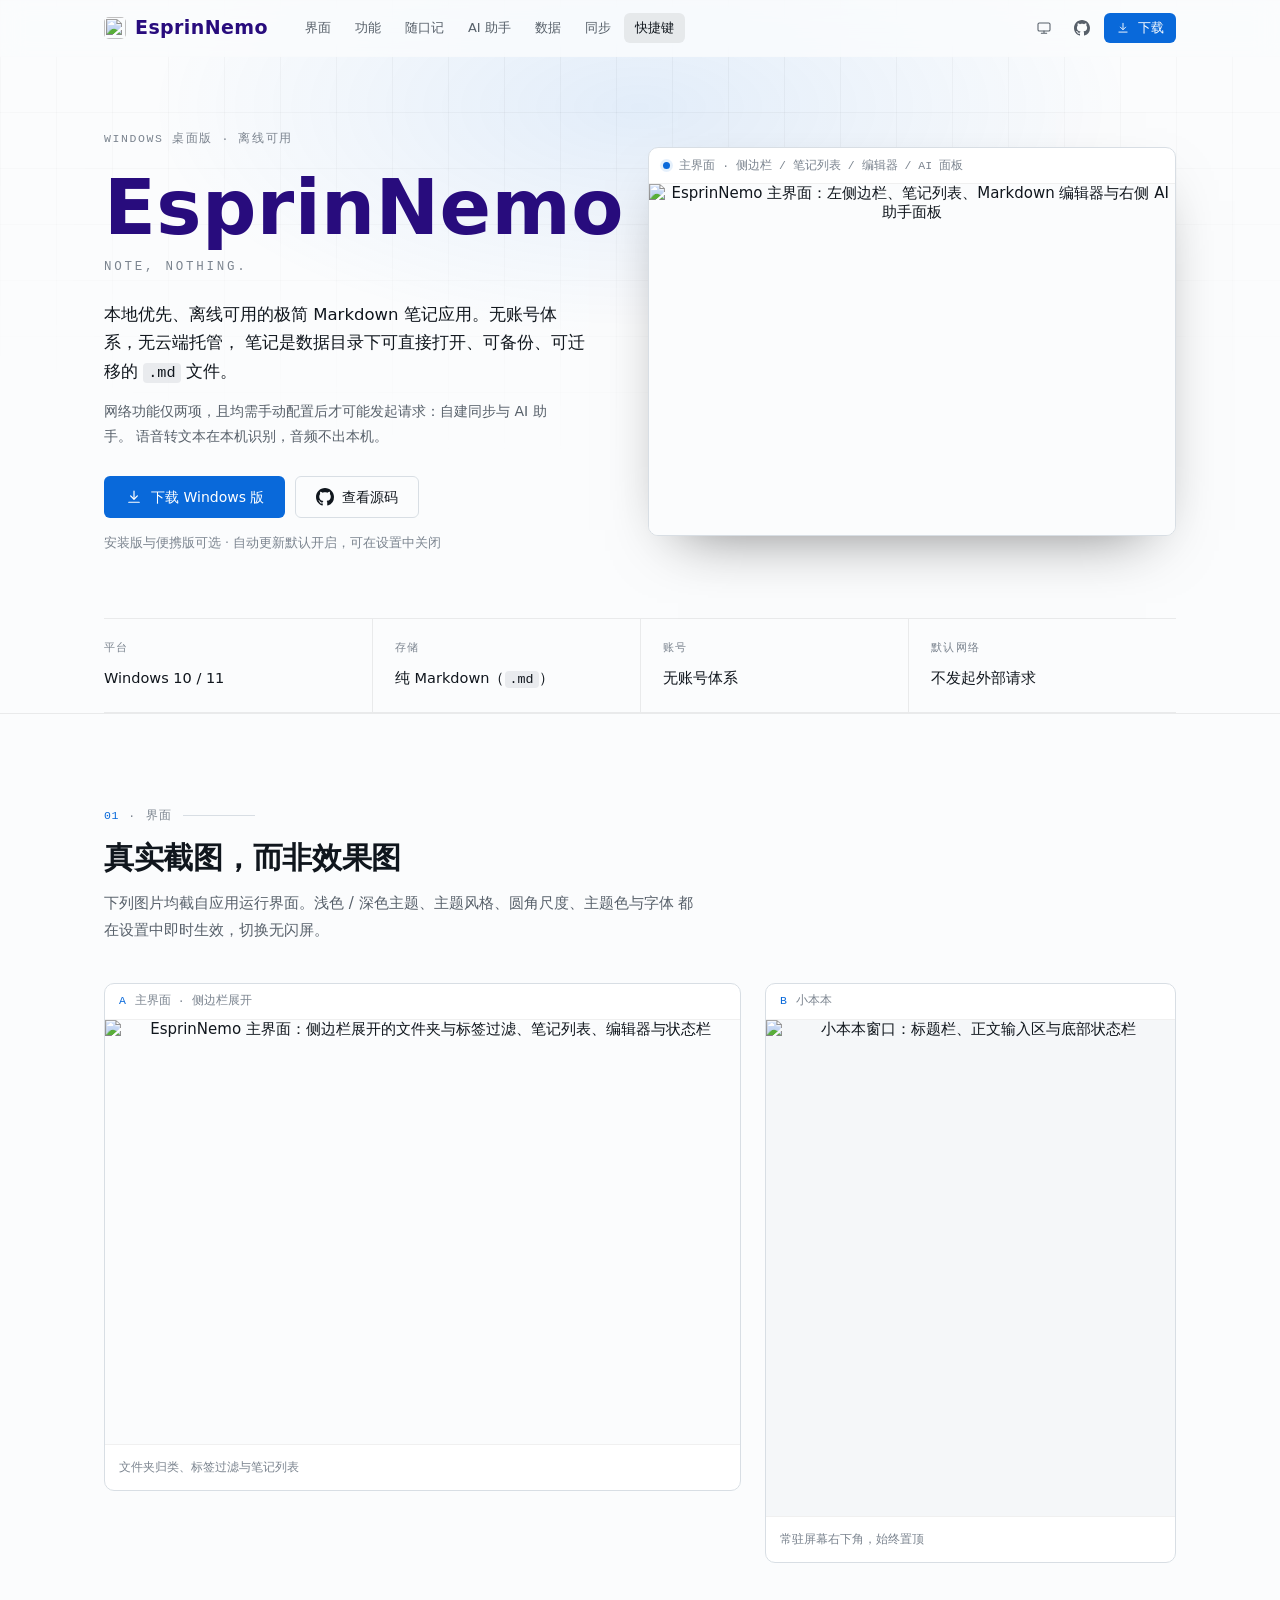
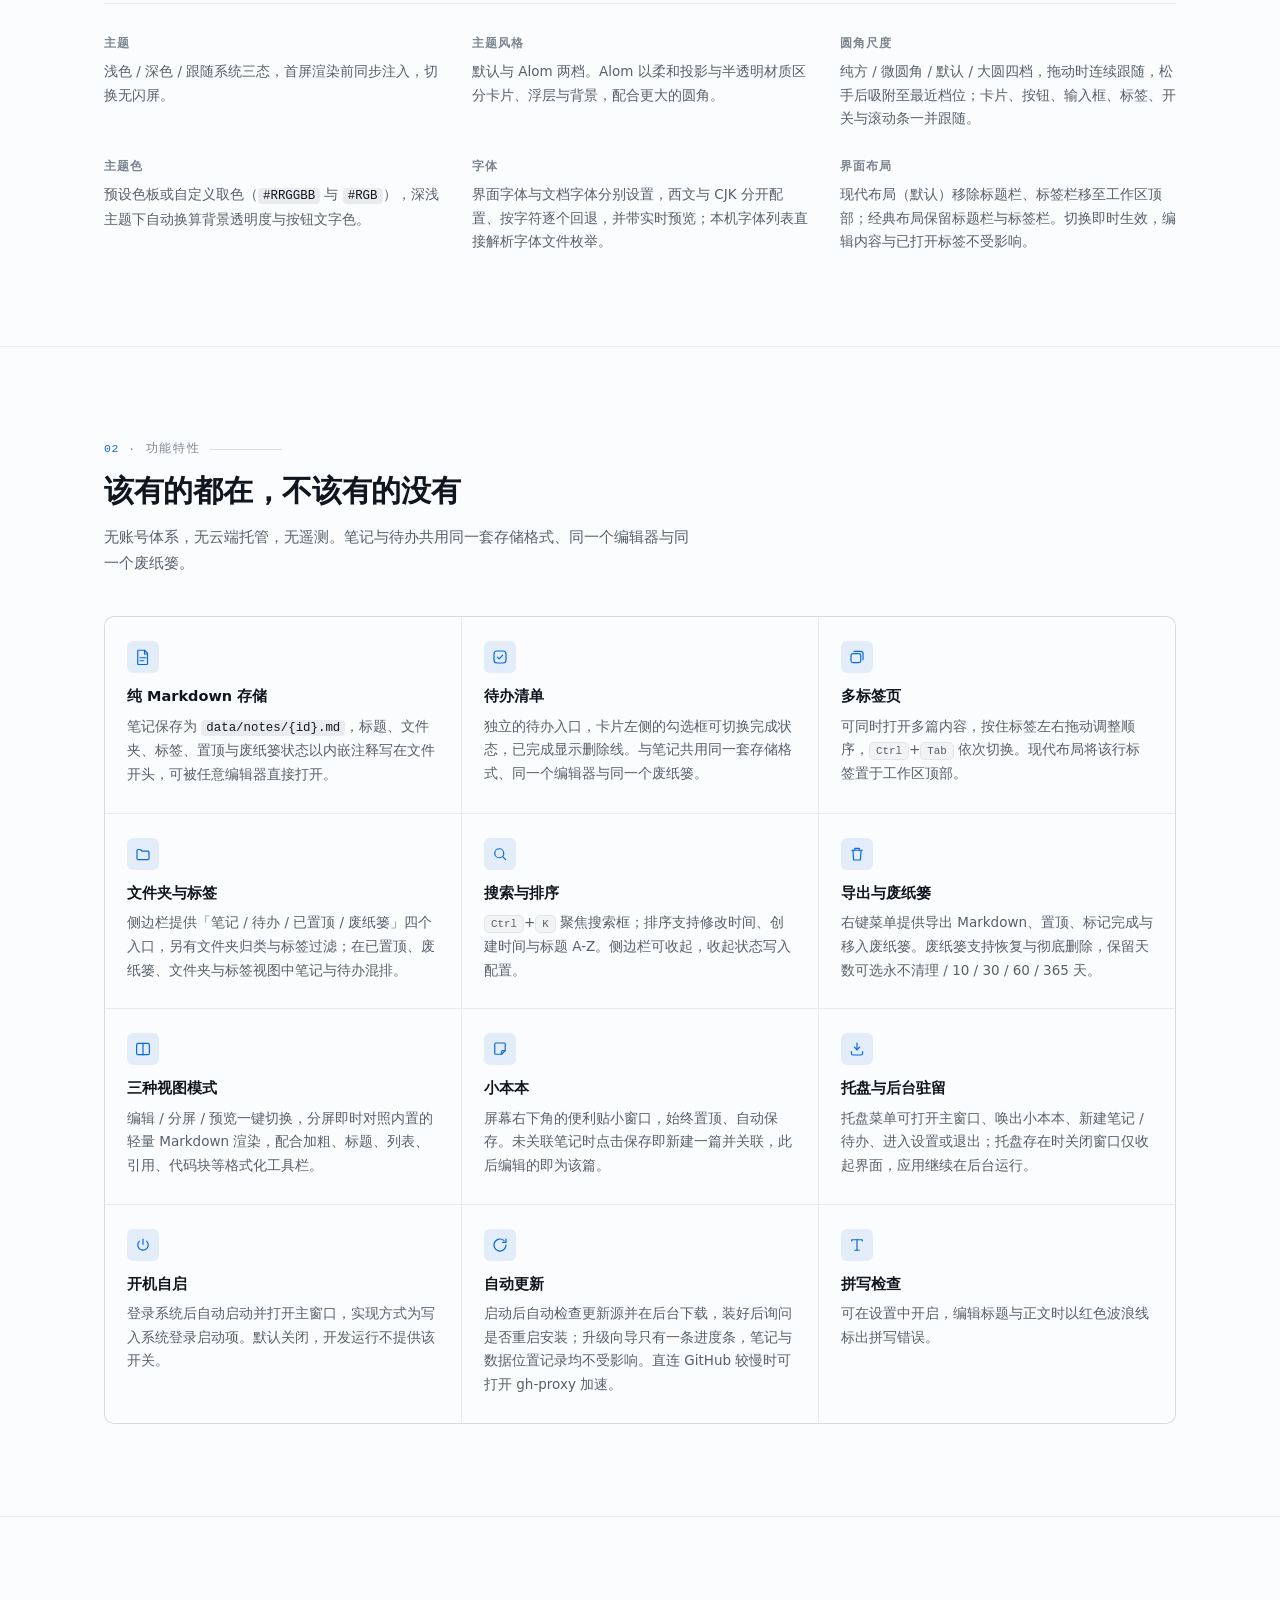
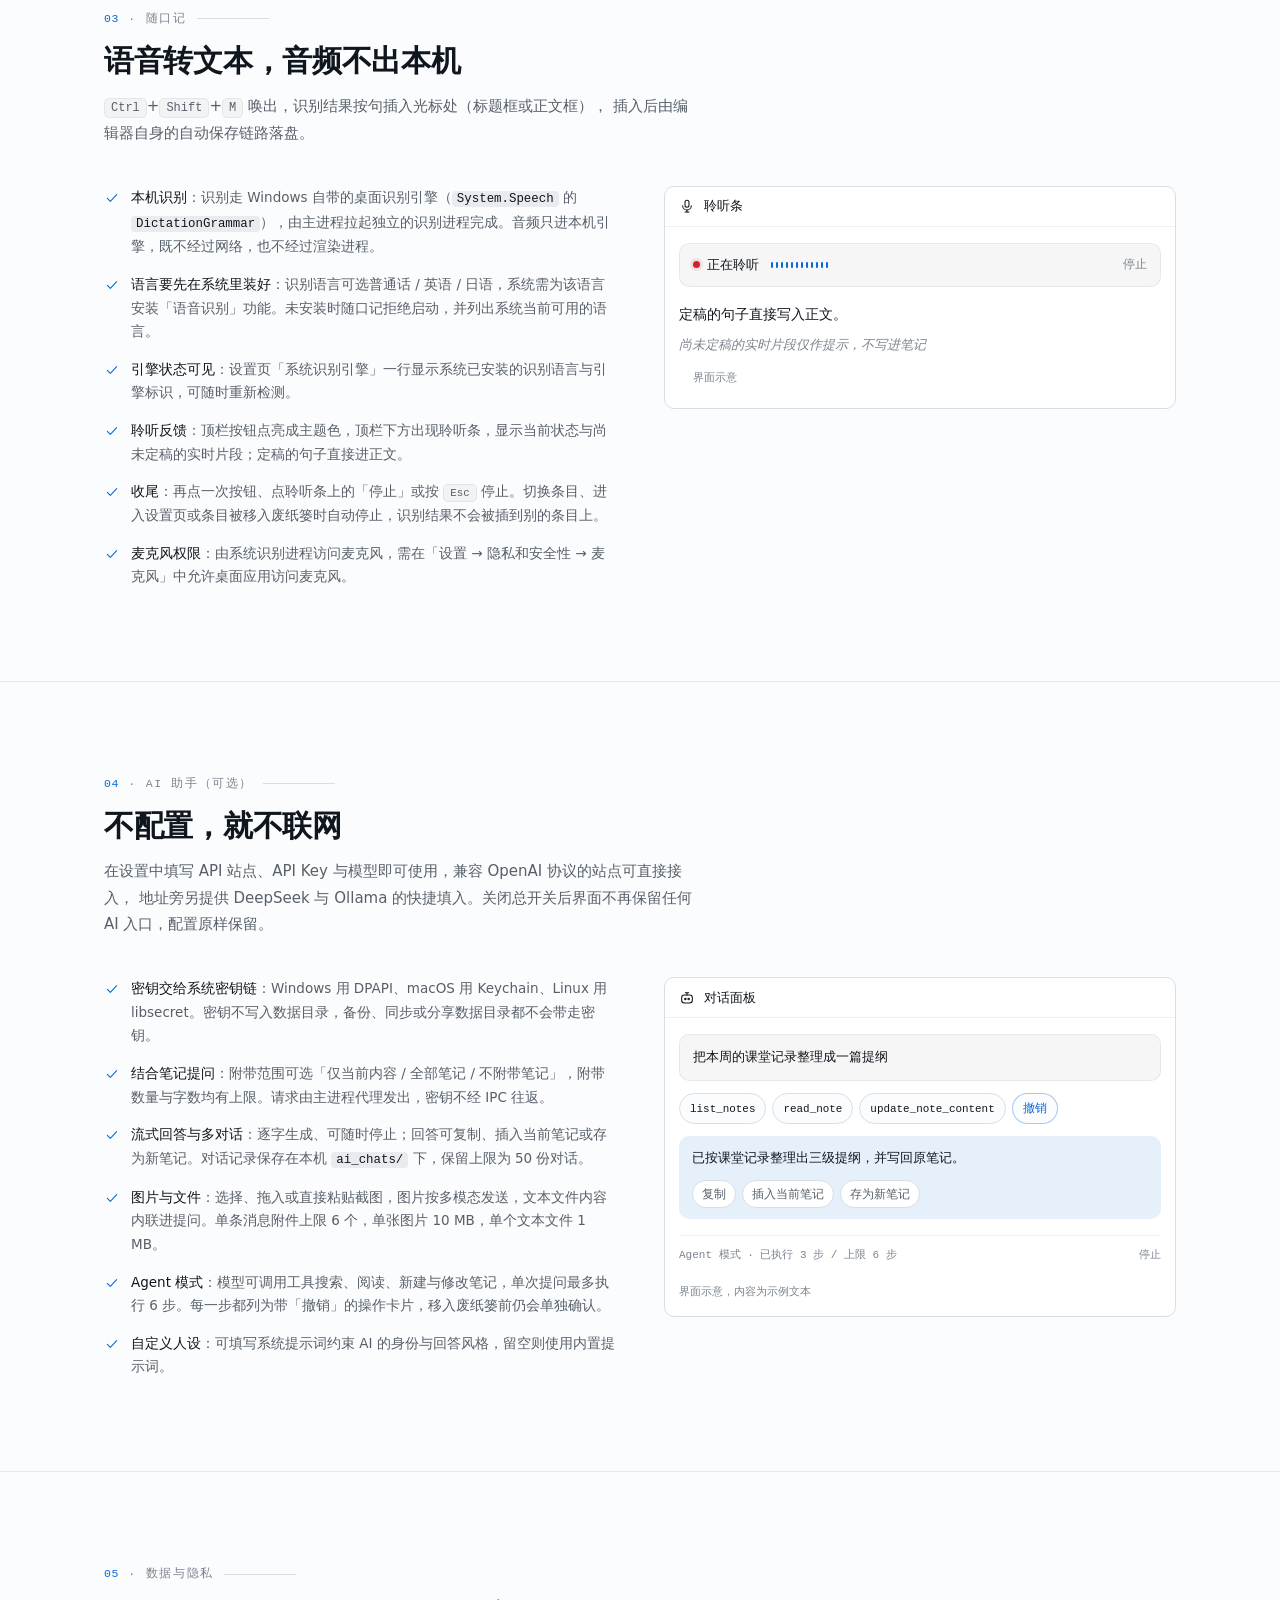
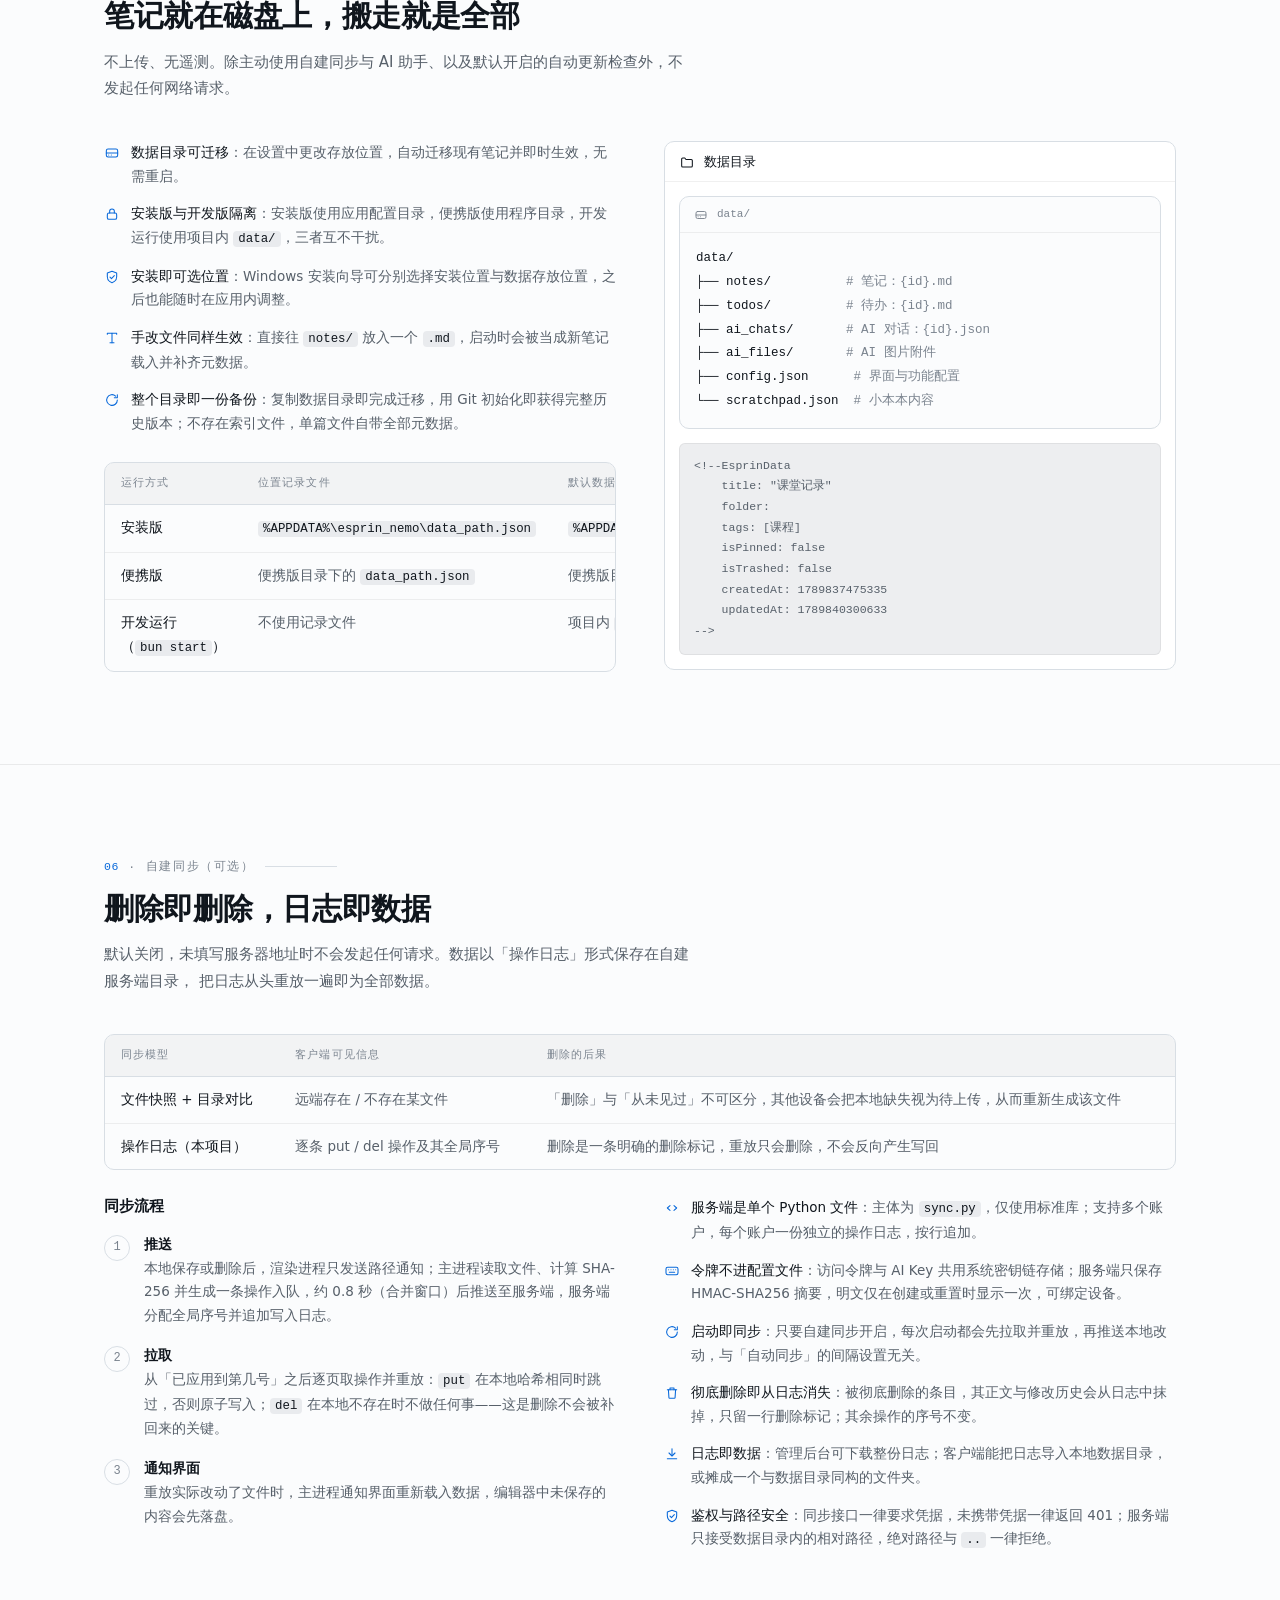
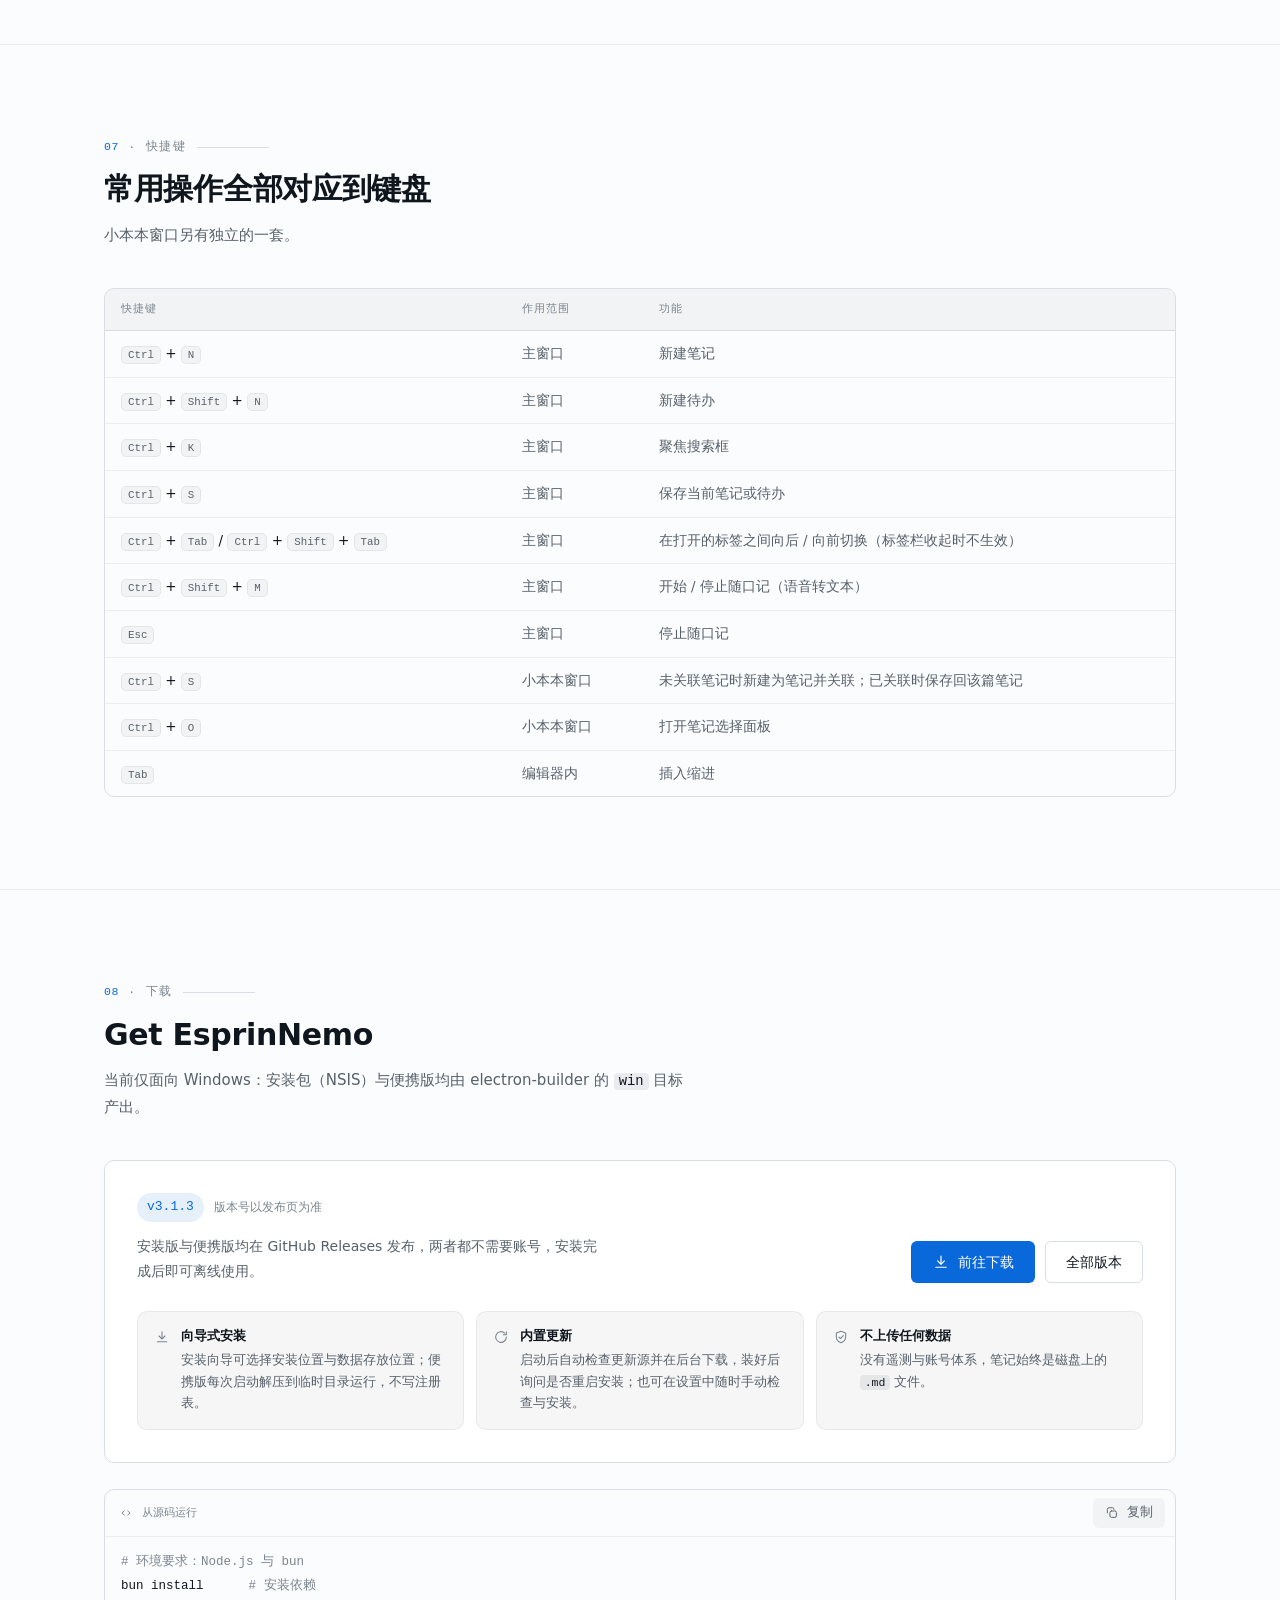
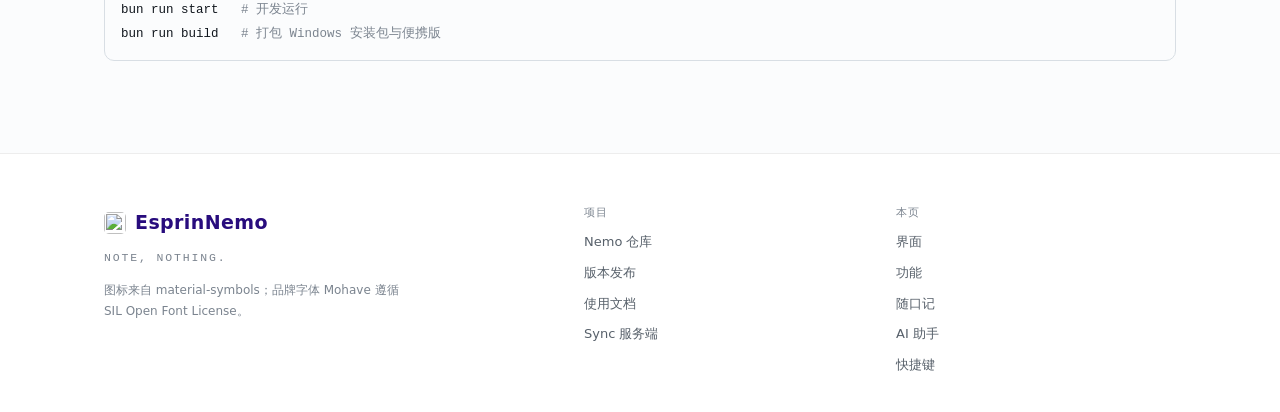
==== Nemo/index.html @ 594bec22 "." ====
<!DOCTYPE html>
<html lang="zh-CN">
<head>
    <meta charset="UTF-8">
    <meta name="viewport" content="width=device-width, initial-scale=1.0">
    <title>Esprin Nemo — 本地优先的极简 Markdown 笔记应用</title>
    <meta name="description" content="本地优先、离线可用的极简 Markdown 笔记应用。无账号体系，无云端托管，笔记是数据目录下可直接打开的 .md 文件；除手动配置的自建同步与 AI 助手、以及默认开启的自动更新检查外，不发起任何网络请求。">
    <meta name="theme-color" content="#0b0f14">
    <meta property="og:title" content="Esprin Nemo — Note, Nothing.">
    <meta property="og:description" content="本地优先、离线可用的极简 Markdown 笔记应用。笔记是磁盘上的 .md 文件。">
    <meta property="og:type" content="website">
    <link rel="icon" href="https://raw.githubusercontent.com/EsprinProject/Logos/main/Nemo.png" type="image/png">
    <link rel="apple-touch-icon" href="https://raw.githubusercontent.com/EsprinProject/Logos/main/Nemo.png">
    <link rel="stylesheet" href="./styles.css">
    <noscript><style>.reveal { opacity: 1; transform: none; } .nav-toggle { display: none; }</style></noscript>
    <script>
        /* 首屏渲染前同步注入主题，与应用内 boot.js 的做法一致，避免闪屏 */
        (function () {
            var root = document.documentElement;

            var stored = null;
            try { stored = localStorage.getItem('en-site-theme'); } catch (e) { /* 隐私模式下忽略 */ }
            var light = stored === 'light'
                || ((!stored || stored === 'system') && window.matchMedia('(prefers-color-scheme: light)').matches);
            if (light) root.classList.add('light');
        })();
    </script>
</head>
<body>
    <!-- 图标精灵：线宽与圆角对齐应用内 Material Symbols Rounded 的观感 -->
    <svg class="sprite" aria-hidden="true" focusable="false" xmlns="http://www.w3.org/2000/svg">
        <symbol id="i-note" viewBox="0 0 24 24"><path d="M6 3h8l4 4v14a1 1 0 0 1-1 1H6a1 1 0 0 1-1-1V4a1 1 0 0 1 1-1Z"/><path d="M14 3v5h4"/><path d="M8 13h8M8 17h5"/></symbol>
        <symbol id="i-todo" viewBox="0 0 24 24"><rect x="4" y="4" width="16" height="16" rx="4"/><path d="m8.5 12.2 2.4 2.4 4.6-5"/></symbol>
        <symbol id="i-pin" viewBox="0 0 24 24"><path d="M9.5 3.5h5l-.8 5.2 3.3 3.3H7l3.3-3.3-.8-5.2Z"/><path d="M12 12v8.5"/></symbol>
        <symbol id="i-trash" viewBox="0 0 24 24"><path d="M5 7h14"/><path d="M9 7V4.5h6V7"/><path d="m6.6 7 .8 12.1a1 1 0 0 0 1 .9h7.2a1 1 0 0 0 1-.9L17.4 7"/></symbol>
        <symbol id="i-plus" viewBox="0 0 24 24"><path d="M12 5v14M5 12h14"/></symbol>
        <symbol id="i-search" viewBox="0 0 24 24"><circle cx="11" cy="11" r="6"/><path d="m15.5 15.5 4 4"/></symbol>
        <symbol id="i-close" viewBox="0 0 24 24"><path d="M6 6l12 12M18 6 6 18"/></symbol>
        <symbol id="i-min" viewBox="0 0 24 24"><path d="M5 12h14"/></symbol>
        <symbol id="i-max" viewBox="0 0 24 24"><rect x="5.5" y="5.5" width="13" height="13" rx="2.5"/></symbol>
        <symbol id="i-ai" viewBox="0 0 24 24"><rect x="4" y="7.5" width="16" height="12" rx="4"/><circle cx="9.5" cy="13.5" r="1.1"/><circle cx="14.5" cy="13.5" r="1.1"/><path d="M12 7.5V4"/><path d="M9.5 4h5"/></symbol>
        <symbol id="i-sticky" viewBox="0 0 24 24"><path d="M5 5.5A1.5 1.5 0 0 1 6.5 4h11A1.5 1.5 0 0 1 19 5.5V14l-5 5H6.5A1.5 1.5 0 0 1 5 17.5v-12Z"/><path d="M19 14h-3.5A1.5 1.5 0 0 0 14 15.5V19"/></symbol>
        <symbol id="i-sun" viewBox="0 0 24 24"><circle cx="12" cy="12" r="4"/><path d="M12 3v2M12 19v2M3 12h2M19 12h2M5.6 5.6 7 7M17 17l1.4 1.4M18.4 5.6 17 7M7 17l-1.4 1.4"/></symbol>
        <symbol id="i-moon" viewBox="0 0 24 24"><path d="M20 14.5A8.5 8.5 0 0 1 9.5 4a8.5 8.5 0 1 0 10.5 10.5Z"/></symbol>
        <symbol id="i-auto" viewBox="0 0 24 24"><rect x="3" y="4.5" width="18" height="12" rx="2"/><path d="M8 20h8M12 16.5V20"/></symbol>
        <symbol id="i-palette" viewBox="0 0 24 24"><path d="M12 3a9 9 0 1 0 0 18c1.2 0 2-.9 2-2 0-1.6-1.4-1.8-1.4-3 0-.9.8-1.6 1.7-1.6H16A5 5 0 0 0 21 9.4C21 5.8 16.9 3 12 3Z"/><circle cx="8.2" cy="10" r="1"/><circle cx="12" cy="7.6" r="1"/><circle cx="15.8" cy="10" r="1"/></symbol>
        <symbol id="i-github" viewBox="0 0 16 16"><path d="M8 0C3.58 0 0 3.58 0 8c0 3.54 2.29 6.53 5.47 7.59.4.07.55-.17.55-.38 0-.19-.01-.82-.01-1.49-2.01.37-2.53-.49-2.69-.94-.09-.23-.48-.94-.82-1.13-.28-.15-.68-.52-.01-.53.63-.01 1.08.58 1.23.82.72 1.21 1.87.87 2.33.66.07-.52.28-.87.51-1.07-1.78-.2-3.64-.89-3.64-3.95 0-.87.31-1.59.82-2.15-.08-.2-.36-1.02.08-2.12 0 0 .67-.21 2.2.82.64-.18 1.32-.27 2-.27s1.36.09 2 .27c1.53-1.04 2.2-.82 2.2-.82.44 1.1.16 1.92.08 2.12.51.56.82 1.27.82 2.15 0 3.07-1.87 3.75-3.65 3.95.29.25.54.73.54 1.48 0 1.07-.01 1.93-.01 2.2 0 .21.15.46.55.38A8.01 8.01 0 0 0 16 8c0-4.42-3.58-8-8-8Z"/></symbol>
        <symbol id="i-download" viewBox="0 0 24 24"><path d="M12 4v10"/><path d="m7.5 10.5 4.5 4.5 4.5-4.5"/><path d="M5 19h14"/></symbol>
        <symbol id="i-edit" viewBox="0 0 24 24"><path d="M16.4 4.6a2 2 0 0 1 2.9 2.8L8 18.8 4.5 20l1.2-3.5L16.4 4.6Z"/><path d="m15.2 6.1 2.6 2.6"/></symbol>
        <symbol id="i-split" viewBox="0 0 24 24"><rect x="3.5" y="4.5" width="17" height="15" rx="2"/><path d="M12 4.5v15"/></symbol>
        <symbol id="i-eye" viewBox="0 0 24 24"><path d="M2.5 12S6 6.5 12 6.5 21.5 12 21.5 12 18 17.5 12 17.5 2.5 12 2.5 12Z"/><circle cx="12" cy="12" r="2.6"/></symbol>
        <symbol id="i-folder" viewBox="0 0 24 24"><path d="M4 7.5A1.5 1.5 0 0 1 5.5 6h3.2l1.8 2.2h8A1.5 1.5 0 0 1 20 9.7v8.3a1.5 1.5 0 0 1-1.5 1.5h-13A1.5 1.5 0 0 1 4 18V7.5Z"/></symbol>
        <symbol id="i-tag" viewBox="0 0 24 24"><path d="M10.6 4H17a3 3 0 0 1 3 3v6.4l-8.2 8.2a1.5 1.5 0 0 1-2.1 0l-6.2-6.2a1.5 1.5 0 0 1 0-2.1L10.6 4Z"/><circle cx="15.5" cy="8.5" r="1.3"/></symbol>
        <symbol id="i-shield" viewBox="0 0 24 24"><path d="M12 3.5 19 6v5.5c0 4.2-2.8 7.6-7 9-4.2-1.4-7-4.8-7-9V6l7-2.5Z"/><path d="m9 12.2 2.2 2.2 4.3-4.4"/></symbol>
        <symbol id="i-refresh" viewBox="0 0 24 24"><path d="M20 12a8 8 0 1 1-2.6-5.9"/><path d="M20 4v4.5h-4.5"/></symbol>
        <symbol id="i-drive" viewBox="0 0 24 24"><rect x="3.5" y="6" width="17" height="12" rx="2.5"/><path d="M3.5 12h17"/><path d="M7 15h.01M11 15h.01"/></symbol>
        <symbol id="i-keyboard" viewBox="0 0 24 24"><rect x="3" y="6.5" width="18" height="11" rx="2.5"/><path d="M7 10h.01M10.5 10h.01M14 10h.01M17.5 10h.01M8 14h8"/></symbol>
        <symbol id="i-tray" viewBox="0 0 24 24"><path d="M12 4v9"/><path d="m8.5 9.5 3.5 3.5 3.5-3.5"/><path d="M4.5 15.5v2A2.5 2.5 0 0 0 7 20h10a2.5 2.5 0 0 0 2.5-2.5v-2"/></symbol>
        <symbol id="i-type" viewBox="0 0 24 24"><path d="M5 6.5V5h14v1.5"/><path d="M12 5v14"/><path d="M9 19h6"/></symbol>
        <symbol id="i-layers" viewBox="0 0 24 24"><rect x="4" y="7.5" width="13" height="12" rx="2.5"/><path d="M8 4.5h9A3 3 0 0 1 20 7.5v8"/></symbol>
        <symbol id="i-lock" viewBox="0 0 24 24"><rect x="5" y="10.5" width="14" height="9.5" rx="2.5"/><path d="M8.5 10.5V8a3.5 3.5 0 0 1 7 0v2.5"/></symbol>
        <symbol id="i-arrow" viewBox="0 0 24 24"><path d="M5 12h13"/><path d="m13 6.5 5.5 5.5L13 17.5"/></symbol>
        <symbol id="i-check" viewBox="0 0 24 24"><path d="m5 12.5 4.5 4.5L19 7"/></symbol>
        <symbol id="i-copy" viewBox="0 0 24 24"><rect x="8.5" y="8.5" width="11" height="11" rx="2.5"/><path d="M15.5 5.8A2.8 2.8 0 0 0 12.7 3H6.8A2.8 2.8 0 0 0 4 5.8v5.9"/></symbol>
        <symbol id="i-sparkle" viewBox="0 0 24 24"><path d="M12 4l1.7 4.6L18.3 10l-4.6 1.4L12 16l-1.7-4.6L5.7 10l4.6-1.4L12 4Z"/><path d="M18.5 16.5l.7 1.8 1.8.7-1.8.7-.7 1.8-.7-1.8-1.8-.7 1.8-.7.7-1.8Z"/></symbol>
        <symbol id="i-ulist" viewBox="0 0 24 24"><path d="M9 7h10M9 12h10M9 17h10"/><circle cx="5" cy="7" r="1"/><circle cx="5" cy="12" r="1"/><circle cx="5" cy="17" r="1"/></symbol>
        <symbol id="i-olist" viewBox="0 0 24 24"><path d="M10 7h9M10 12h9M10 17h9"/><path d="M4.4 5.4 6 4.4v3.9"/><path d="M4.2 12.1h1.9L4.4 15h1.9"/></symbol>
        <symbol id="i-quote" viewBox="0 0 24 24"><path d="M10 7.5c-2.4.6-3.8 2.3-3.8 4.6V17H10v-4H8.1c0-1.5.8-2.5 2.2-3l-.3-2.5Z"/><path d="M19 7.5c-2.4.6-3.8 2.3-3.8 4.6V17H19v-4h-1.9c0-1.5.8-2.5 2.2-3L19 7.5Z"/></symbol>
        <symbol id="i-code" viewBox="0 0 24 24"><path d="m9 8.5-4 3.5 4 3.5"/><path d="m15 8.5 4 3.5-4 3.5"/></symbol>
        <symbol id="i-hr" viewBox="0 0 24 24"><path d="M4 12h16"/></symbol>
        <symbol id="i-menu" viewBox="0 0 24 24"><path d="M4 7h16M4 12h16M4 17h16"/></symbol>
        <symbol id="i-mic" viewBox="0 0 24 24"><rect x="9" y="3.5" width="6" height="10.5" rx="3"/><path d="M5.5 11.5a6.5 6.5 0 0 0 13 0"/><path d="M12 18v3"/><path d="M9 21h6"/></symbol>
        <symbol id="i-power" viewBox="0 0 24 24"><path d="M12 4v7"/><path d="M7.2 6.8a7 7 0 1 0 9.6 0"/></symbol>
        <symbol id="i-up" viewBox="0 0 24 24"><path d="M12 19V5"/><path d="m6.5 10.5 5.5-5.5 5.5 5.5"/></symbol>
    </svg>

    <a class="skip-link" href="#main">跳到主要内容</a>

    <!-- 顶栏：全站唯一的固定导航 -->
    <header class="site-header" id="top">
        <div class="container header-inner">
            <a class="brand" href="#top">
                <img src="https://raw.githubusercontent.com/EsprinProject/Logos/main/Nemo.png" width="22" height="22" alt="">
                <span class="brand-name">EsprinNemo</span>
            </a>

            <nav class="site-nav" id="site-nav" aria-label="站点导航">
                <a class="nav-link" href="#interface">界面</a>
                <a class="nav-link" href="#features">功能</a>
                <a class="nav-link" href="#voice">随口记</a>
                <a class="nav-link" href="#ai">AI 助手</a>
                <a class="nav-link" href="#privacy">数据</a>
                <a class="nav-link" href="#sync">同步</a>
                <a class="nav-link" href="#shortcuts">快捷键</a>
            </nav>

            <div class="header-actions">
                <button class="icon-btn" id="btn-theme" type="button" title="主题：跟随系统（点击切换）" aria-label="主题：跟随系统（点击切换）">
                    <svg class="icon sm" aria-hidden="true"><use href="#i-auto" id="theme-icon-use"/></svg>
                </button>
                <a class="icon-btn" id="link-github" href="https://github.com/EsprinProject/Nemo" title="GitHub 仓库" aria-label="GitHub 仓库" target="_blank" rel="noopener">
                    <svg class="icon sm fill" aria-hidden="true"><use href="#i-github"/></svg>
                </a>
                <a class="btn btn-primary sm hide-sm" href="#download">
                    <svg class="icon xs" aria-hidden="true"><use href="#i-download"/></svg>
                    <span>下载</span>
                </a>
                <button class="icon-btn nav-toggle" id="nav-toggle" type="button" aria-expanded="false" aria-controls="mobile-nav" aria-label="打开导航菜单">
                    <svg class="icon sm" aria-hidden="true"><use href="#i-menu"/></svg>
                </button>
            </div>
        </div>

        <!-- 移动端导航：与顶栏共用同一批锚点 -->
        <div class="mobile-nav" id="mobile-nav" hidden>
            <nav class="container" aria-label="站点导航（移动端）">
                <a class="nav-link" href="#interface">01 界面</a>
                <a class="nav-link" href="#features">02 功能</a>
                <a class="nav-link" href="#voice">03 随口记</a>
                <a class="nav-link" href="#ai">04 AI 助手</a>
                <a class="nav-link" href="#privacy">05 数据与隐私</a>
                <a class="nav-link" href="#sync">06 自建同步</a>
                <a class="nav-link" href="#shortcuts">07 快捷键</a>
                <a class="nav-link" href="#download">08 下载</a>
            </nav>
        </div>
    </header>

    <main id="main">
        <!-- 首屏：左文案 / 右真机截图，下方为规格条 -->
        <section class="hero">
            <div class="container hero-grid">
                <div class="hero-copy">
                    <p class="eyebrow">Windows 桌面版 · 离线可用</p>
                    <h1 class="wordmark">EsprinNemo</h1>
                    <p class="tagline">Note, Nothing.</p>

                    <p class="hero-lead">
                        本地优先、离线可用的极简 Markdown 笔记应用。无账号体系，无云端托管，
                        笔记是数据目录下可直接打开、可备份、可迁移的 <code>.md</code> 文件。
                    </p>
                    <p class="hero-sub">
                        网络功能仅两项，且均需手动配置后才可能发起请求：自建同步与 AI 助手。
                        语音转文本在本机识别，音频不出本机。
                    </p>

                    <div class="hero-actions">
                        <a class="btn btn-primary lg" href="https://github.com/EsprinProject/Nemo/releases" target="_blank" rel="noopener">
                            <svg class="icon" aria-hidden="true"><use href="#i-download"/></svg>
                            <span>下载 Windows 版</span>
                        </a>
                        <a class="btn btn-ghost lg" href="https://github.com/EsprinProject/Nemo" target="_blank" rel="noopener">
                            <svg class="icon fill" aria-hidden="true"><use href="#i-github"/></svg>
                            <span>查看源码</span>
                        </a>
                    </div>
                    <p class="hero-note">安装版与便携版可选 · 自动更新默认开启，可在设置中关闭</p>
                </div>

                <figure class="frame hero-frame">
                    <div class="frame-bar">
                        <span class="frame-dot" aria-hidden="true"></span>
                        <span class="frame-title">主界面 · 侧边栏 / 笔记列表 / 编辑器 / AI 面板</span>
                    </div>
                    <button class="frame-body" type="button" data-shot="https://raw.githubusercontent.com/EsprinProject/Nemo/main/readme/screenshot-3.0.1.png" data-caption="主界面 · 侧边栏 / 笔记列表 / Markdown 编辑器 / AI 助手面板" aria-label="放大查看主界面截图">
                        <img src="https://raw.githubusercontent.com/EsprinProject/Nemo/main/readme/screenshot-3.0.1.png" width="1200" height="800" decoding="async"
                             alt="EsprinNemo 主界面：左侧边栏、笔记列表、Markdown 编辑器与右侧 AI 助手面板">
                    </button>
                </figure>
            </div>

            <div class="container">
                <dl class="spec-strip">
                    <div class="spec">
                        <dt>平台</dt>
                        <dd>Windows 10 / 11</dd>
                    </div>
                    <div class="spec">
                        <dt>存储</dt>
                        <dd>纯 Markdown（<code>.md</code>）</dd>
                    </div>
                    <div class="spec">
                        <dt>账号</dt>
                        <dd>无账号体系</dd>
                    </div>
                    <div class="spec">
                        <dt>默认网络</dt>
                        <dd>不发起外部请求</dd>
                    </div>
                </dl>
            </div>
        </section>

        <!-- 01 界面：全部使用应用真实截图 -->
        <section class="section" id="interface">
            <div class="container">
                <header class="section-head reveal">
                    <p class="eyebrow"><span class="eyebrow-index">01</span>界面</p>
                    <h2 class="section-title">真实截图，而非效果图</h2>
                    <p class="section-desc">
                        下列图片均截自应用运行界面。浅色 / 深色主题、主题风格、圆角尺度、主题色与字体
                        都在设置中即时生效，切换无闪屏。
                    </p>
                </header>

                <div class="gallery">
                    <figure class="frame reveal">
                        <div class="frame-bar">
                            <span class="frame-index" aria-hidden="true">A</span>
                            <span class="frame-title">主界面 · 侧边栏展开</span>
                        </div>
                        <button class="frame-body" type="button" data-shot="https://raw.githubusercontent.com/EsprinProject/Nemo/main/readme/screenshot.png" data-caption="主界面 · 侧边栏展开：文件夹、标签过滤与笔记列表" aria-label="放大查看主界面截图">
                            <img src="https://raw.githubusercontent.com/EsprinProject/Nemo/main/readme/screenshot.png" width="1200" height="801" loading="lazy" decoding="async"
                                 alt="EsprinNemo 主界面：侧边栏展开的文件夹与标签过滤、笔记列表、编辑器与状态栏">
                        </button>
                        <figcaption>文件夹归类、标签过滤与笔记列表</figcaption>
                    </figure>

                    <figure class="frame frame-narrow reveal">
                        <div class="frame-bar">
                            <span class="frame-index" aria-hidden="true">B</span>
                            <span class="frame-title">小本本</span>
                        </div>
                        <button class="frame-body" type="button" data-shot="https://raw.githubusercontent.com/EsprinProject/Nemo/main/readme/scratchpad.png" data-caption="小本本 · 常驻屏幕右下角的置顶便利贴" aria-label="放大查看小本本截图">
                            <img src="https://raw.githubusercontent.com/EsprinProject/Nemo/main/readme/scratchpad.png" width="394" height="478" loading="lazy" decoding="async"
                                 alt="小本本窗口：标题栏、正文输入区与底部状态栏">
                        </button>
                        <figcaption>常驻屏幕右下角，始终置顶</figcaption>
                    </figure>
                </div>

                <div class="notes reveal">
                    <div class="note">
                        <h3>主题</h3>
                        <p>浅色 / 深色 / 跟随系统三态，首屏渲染前同步注入，切换无闪屏。</p>
                    </div>
                    <div class="note">
                        <h3>主题风格</h3>
                        <p>默认与 Alom 两档。Alom 以柔和投影与半透明材质区分卡片、浮层与背景，配合更大的圆角。</p>
                    </div>
                    <div class="note">
                        <h3>圆角尺度</h3>
                        <p>纯方 / 微圆角 / 默认 / 大圆四档，拖动时连续跟随，松手后吸附至最近档位；卡片、按钮、输入框、标签、开关与滚动条一并跟随。</p>
                    </div>
                    <div class="note">
                        <h3>主题色</h3>
                        <p>预设色板或自定义取色（<code>#RRGGBB</code> 与 <code>#RGB</code>），深浅主题下自动换算背景透明度与按钮文字色。</p>
                    </div>
                    <div class="note">
                        <h3>字体</h3>
                        <p>界面字体与文档字体分别设置，西文与 CJK 分开配置、按字符逐个回退，并带实时预览；本机字体列表直接解析字体文件枚举。</p>
                    </div>
                    <div class="note">
                        <h3>界面布局</h3>
                        <p>现代布局（默认）移除标题栏、标签栏移至工作区顶部；经典布局保留标题栏与标签栏。切换即时生效，编辑内容与已打开标签不受影响。</p>
                    </div>
                </div>
            </div>
        </section>

        <!-- 02 功能特性 -->
        <section class="section" id="features">
            <div class="container">
                <header class="section-head reveal">
                    <p class="eyebrow"><span class="eyebrow-index">02</span>功能特性</p>
                    <h2 class="section-title">该有的都在，不该有的没有</h2>
                    <p class="section-desc">
                        无账号体系，无云端托管，无遥测。笔记与待办共用同一套存储格式、同一个编辑器与同一个废纸篓。
                    </p>
                </header>

                <div class="cell-grid reveal">
                    <article class="cell">
                        <div class="cell-icon"><svg class="icon" aria-hidden="true"><use href="#i-note"/></svg></div>
                        <h3>纯 Markdown 存储</h3>
                        <p>笔记保存为 <code>data/notes/{id}.md</code>，标题、文件夹、标签、置顶与废纸篓状态以内嵌注释写在文件开头，可被任意编辑器直接打开。</p>
                    </article>

                    <article class="cell">
                        <div class="cell-icon"><svg class="icon" aria-hidden="true"><use href="#i-todo"/></svg></div>
                        <h3>待办清单</h3>
                        <p>独立的待办入口，卡片左侧的勾选框可切换完成状态，已完成显示删除线。与笔记共用同一套存储格式、同一个编辑器与同一个废纸篓。</p>
                    </article>

                    <article class="cell">
                        <div class="cell-icon"><svg class="icon" aria-hidden="true"><use href="#i-layers"/></svg></div>
                        <h3>多标签页</h3>
                        <p>可同时打开多篇内容，按住标签左右拖动调整顺序，<kbd>Ctrl</kbd>+<kbd>Tab</kbd> 依次切换。现代布局将该行标签置于工作区顶部。</p>
                    </article>

                    <article class="cell">
                        <div class="cell-icon"><svg class="icon" aria-hidden="true"><use href="#i-folder"/></svg></div>
                        <h3>文件夹与标签</h3>
                        <p>侧边栏提供「笔记 / 待办 / 已置顶 / 废纸篓」四个入口，另有文件夹归类与标签过滤；在已置顶、废纸篓、文件夹与标签视图中笔记与待办混排。</p>
                    </article>

                    <article class="cell">
                        <div class="cell-icon"><svg class="icon" aria-hidden="true"><use href="#i-search"/></svg></div>
                        <h3>搜索与排序</h3>
                        <p><kbd>Ctrl</kbd>+<kbd>K</kbd> 聚焦搜索框；排序支持修改时间、创建时间与标题 A-Z。侧边栏可收起，收起状态写入配置。</p>
                    </article>

                    <article class="cell">
                        <div class="cell-icon"><svg class="icon" aria-hidden="true"><use href="#i-trash"/></svg></div>
                        <h3>导出与废纸篓</h3>
                        <p>右键菜单提供导出 Markdown、置顶、标记完成与移入废纸篓。废纸篓支持恢复与彻底删除，保留天数可选永不清理 / 10 / 30 / 60 / 365 天。</p>
                    </article>

                    <article class="cell">
                        <div class="cell-icon"><svg class="icon" aria-hidden="true"><use href="#i-split"/></svg></div>
                        <h3>三种视图模式</h3>
                        <p>编辑 / 分屏 / 预览一键切换，分屏即时对照内置的轻量 Markdown 渲染，配合加粗、标题、列表、引用、代码块等格式化工具栏。</p>
                    </article>

                    <article class="cell">
                        <div class="cell-icon"><svg class="icon" aria-hidden="true"><use href="#i-sticky"/></svg></div>
                        <h3>小本本</h3>
                        <p>屏幕右下角的便利贴小窗口，始终置顶、自动保存。未关联笔记时点击保存即新建一篇并关联，此后编辑的即为该篇。</p>
                    </article>

                    <article class="cell">
                        <div class="cell-icon"><svg class="icon" aria-hidden="true"><use href="#i-tray"/></svg></div>
                        <h3>托盘与后台驻留</h3>
                        <p>托盘菜单可打开主窗口、唤出小本本、新建笔记 / 待办、进入设置或退出；托盘存在时关闭窗口仅收起界面，应用继续在后台运行。</p>
                    </article>

                    <article class="cell">
                        <div class="cell-icon"><svg class="icon" aria-hidden="true"><use href="#i-power"/></svg></div>
                        <h3>开机自启</h3>
                        <p>登录系统后自动启动并打开主窗口，实现方式为写入系统登录启动项。默认关闭，开发运行不提供该开关。</p>
                    </article>

                    <article class="cell">
                        <div class="cell-icon"><svg class="icon" aria-hidden="true"><use href="#i-refresh"/></svg></div>
                        <h3>自动更新</h3>
                        <p>启动后自动检查更新源并在后台下载，装好后询问是否重启安装；升级向导只有一条进度条，笔记与数据位置记录均不受影响。直连 GitHub 较慢时可打开 gh-proxy 加速。</p>
                    </article>

                    <article class="cell">
                        <div class="cell-icon"><svg class="icon" aria-hidden="true"><use href="#i-type"/></svg></div>
                        <h3>拼写检查</h3>
                        <p>可在设置中开启，编辑标题与正文时以红色波浪线标出拼写错误。</p>
                    </article>
                </div>
            </div>
        </section>

        <!-- 03 随口记：Windows 本机语音识别 -->
        <section class="section" id="voice">
            <div class="container">
                <header class="section-head reveal">
                    <p class="eyebrow"><span class="eyebrow-index">03</span>随口记</p>
                    <h2 class="section-title">语音转文本，音频不出本机</h2>
                    <p class="section-desc">
                        <kbd>Ctrl</kbd>+<kbd>Shift</kbd>+<kbd>M</kbd> 唤出，识别结果按句插入光标处（标题框或正文框），
                        插入后由编辑器自身的自动保存链路落盘。
                    </p>
                </header>

                <div class="split">
                    <ul class="check-list reveal">
                        <li>
                            <svg class="icon sm" aria-hidden="true"><use href="#i-check"/></svg>
                            <span><strong>本机识别</strong>：识别走 Windows 自带的桌面识别引擎（<code>System.Speech</code> 的 <code>DictationGrammar</code>），由主进程拉起独立的识别进程完成。音频只进本机引擎，既不经过网络，也不经过渲染进程。</span>
                        </li>
                        <li>
                            <svg class="icon sm" aria-hidden="true"><use href="#i-check"/></svg>
                            <span><strong>语言要先在系统里装好</strong>：识别语言可选普通话 / 英语 / 日语，系统需为该语言安装「语音识别」功能。未安装时随口记拒绝启动，并列出系统当前可用的语言。</span>
                        </li>
                        <li>
                            <svg class="icon sm" aria-hidden="true"><use href="#i-check"/></svg>
                            <span><strong>引擎状态可见</strong>：设置页「系统识别引擎」一行显示系统已安装的识别语言与引擎标识，可随时重新检测。</span>
                        </li>
                        <li>
                            <svg class="icon sm" aria-hidden="true"><use href="#i-check"/></svg>
                            <span><strong>聆听反馈</strong>：顶栏按钮点亮成主题色，顶栏下方出现聆听条，显示当前状态与尚未定稿的实时片段；定稿的句子直接进正文。</span>
                        </li>
                        <li>
                            <svg class="icon sm" aria-hidden="true"><use href="#i-check"/></svg>
                            <span><strong>收尾</strong>：再点一次按钮、点聆听条上的「停止」或按 <kbd>Esc</kbd> 停止。切换条目、进入设置页或条目被移入废纸篓时自动停止，识别结果不会被插到别的条目上。</span>
                        </li>
                        <li>
                            <svg class="icon sm" aria-hidden="true"><use href="#i-check"/></svg>
                            <span><strong>麦克风权限</strong>：由系统识别进程访问麦克风，需在「设置 → 隐私和安全性 → 麦克风」中允许桌面应用访问麦克风。</span>
                        </li>
                    </ul>

                    <div class="panel reveal">
                        <div class="panel-head">
                            <svg class="icon sm" aria-hidden="true"><use href="#i-mic"/></svg>
                            <span>聆听条</span>
                        </div>
                        <div class="voice-demo">
                            <div class="voice-bar">
                                <span class="voice-state"><span class="rec-dot" aria-hidden="true"></span>正在聆听</span>
                                <span class="wave" aria-hidden="true"><i></i><i></i><i></i><i></i><i></i><i></i><i></i><i></i><i></i><i></i><i></i><i></i></span>
                                <span class="voice-stop">停止</span>
                            </div>
                            <p class="voice-final">定稿的句子直接写入正文。</p>
                            <p class="voice-live">尚未定稿的实时片段仅作提示，不写进笔记</p>
                            <p class="demo-note">界面示意</p>
                        </div>
                    </div>
                </div>
            </div>
        </section>

        <!-- 04 AI 助手：可选，不配置不联网 -->
        <section class="section" id="ai">
            <div class="container">
                <header class="section-head reveal">
                    <p class="eyebrow"><span class="eyebrow-index">04</span>AI 助手（可选）</p>
                    <h2 class="section-title">不配置，就不联网</h2>
                    <p class="section-desc">
                        在设置中填写 API 站点、API Key 与模型即可使用，兼容 OpenAI 协议的站点可直接接入，
                        地址旁另提供 DeepSeek 与 Ollama 的快捷填入。关闭总开关后界面不再保留任何 AI 入口，配置原样保留。
                    </p>
                </header>

                <div class="split">
                    <ul class="check-list reveal">
                        <li>
                            <svg class="icon sm" aria-hidden="true"><use href="#i-check"/></svg>
                            <span><strong>密钥交给系统密钥链</strong>：Windows 用 DPAPI、macOS 用 Keychain、Linux 用 libsecret。密钥不写入数据目录，备份、同步或分享数据目录都不会带走密钥。</span>
                        </li>
                        <li>
                            <svg class="icon sm" aria-hidden="true"><use href="#i-check"/></svg>
                            <span><strong>结合笔记提问</strong>：附带范围可选「仅当前内容 / 全部笔记 / 不附带笔记」，附带数量与字数均有上限。请求由主进程代理发出，密钥不经 IPC 往返。</span>
                        </li>
                        <li>
                            <svg class="icon sm" aria-hidden="true"><use href="#i-check"/></svg>
                            <span><strong>流式回答与多对话</strong>：逐字生成、可随时停止；回答可复制、插入当前笔记或存为新笔记。对话记录保存在本机 <code>ai_chats/</code> 下，保留上限为 50 份对话。</span>
                        </li>
                        <li>
                            <svg class="icon sm" aria-hidden="true"><use href="#i-check"/></svg>
                            <span><strong>图片与文件</strong>：选择、拖入或直接粘贴截图，图片按多模态发送，文本文件内容内联进提问。单条消息附件上限 6 个，单张图片 10 MB，单个文本文件 1 MB。</span>
                        </li>
                        <li>
                            <svg class="icon sm" aria-hidden="true"><use href="#i-check"/></svg>
                            <span><strong>Agent 模式</strong>：模型可调用工具搜索、阅读、新建与修改笔记，单次提问最多执行 6 步。每一步都列为带「撤销」的操作卡片，移入废纸篓前仍会单独确认。</span>
                        </li>
                        <li>
                            <svg class="icon sm" aria-hidden="true"><use href="#i-check"/></svg>
                            <span><strong>自定义人设</strong>：可填写系统提示词约束 AI 的身份与回答风格，留空则使用内置提示词。</span>
                        </li>
                    </ul>

                    <div class="panel reveal">
                        <div class="panel-head">
                            <svg class="icon sm" aria-hidden="true"><use href="#i-ai"/></svg>
                            <span>对话面板</span>
                        </div>
                        <div class="chat">
                            <div class="bubble user">
                                <p>把本周的课堂记录整理成一篇提纲</p>
                            </div>
                            <div class="tool-line">
                                <span class="tool-chip"><code>list_notes</code></span>
                                <span class="tool-chip"><code>read_note</code></span>
                                <span class="tool-chip"><code>update_note_content</code></span>
                                <span class="tool-chip undo">撤销</span>
                            </div>
                            <div class="bubble assistant">
                                <p>已按课堂记录整理出三级提纲，并写回原笔记。</p>
                                <div class="bubble-actions">
                                    <span>复制</span>
                                    <span>插入当前笔记</span>
                                    <span>存为新笔记</span>
                                </div>
                            </div>
                            <div class="chat-foot">
                                <span>Agent 模式 · 已执行 3 步 / 上限 6 步</span>
                                <span>停止</span>
                            </div>
                        </div>
                        <p class="demo-note">界面示意，内容为示例文本</p>
                    </div>
                </div>
            </div>
        </section>

        <!-- 05 数据与隐私 -->
        <section class="section" id="privacy">
            <div class="container">
                <header class="section-head reveal">
                    <p class="eyebrow"><span class="eyebrow-index">05</span>数据与隐私</p>
                    <h2 class="section-title">笔记就在磁盘上，搬走就是全部</h2>
                    <p class="section-desc">
                        不上传、无遥测。除主动使用自建同步与 AI 助手、以及默认开启的自动更新检查外，不发起任何网络请求。
                    </p>
                </header>

                <div class="split">
                    <div class="reveal">
                        <ul class="check-list">
                            <li>
                                <svg class="icon sm" aria-hidden="true"><use href="#i-drive"/></svg>
                                <span><strong>数据目录可迁移</strong>：在设置中更改存放位置，自动迁移现有笔记并即时生效，无需重启。</span>
                            </li>
                            <li>
                                <svg class="icon sm" aria-hidden="true"><use href="#i-lock"/></svg>
                                <span><strong>安装版与开发版隔离</strong>：安装版使用应用配置目录，便携版使用程序目录，开发运行使用项目内 <code>data/</code>，三者互不干扰。</span>
                            </li>
                            <li>
                                <svg class="icon sm" aria-hidden="true"><use href="#i-shield"/></svg>
                                <span><strong>安装即可选位置</strong>：Windows 安装向导可分别选择安装位置与数据存放位置，之后也能随时在应用内调整。</span>
                            </li>
                            <li>
                                <svg class="icon sm" aria-hidden="true"><use href="#i-type"/></svg>
                                <span><strong>手改文件同样生效</strong>：直接往 <code>notes/</code> 放入一个 <code>.md</code>，启动时会被当成新笔记载入并补齐元数据。</span>
                            </li>
                            <li>
                                <svg class="icon sm" aria-hidden="true"><use href="#i-refresh"/></svg>
                                <span><strong>整个目录即一份备份</strong>：复制数据目录即完成迁移，用 Git 初始化即获得完整历史版本；不存在索引文件，单篇文件自带全部元数据。</span>
                            </li>
                        </ul>

                        <div class="table-wrap spaced reveal">
                            <table>
                                <thead>
                                    <tr>
                                        <th>运行方式</th>
                                        <th>位置记录文件</th>
                                        <th>默认数据目录</th>
                                    </tr>
                                </thead>
                                <tbody>
                                    <tr>
                                        <td>安装版</td>
                                        <td><code>%APPDATA%\esprin_nemo\data_path.json</code></td>
                                        <td><code>%APPDATA%\esprin_nemo\data</code></td>
                                    </tr>
                                    <tr>
                                        <td>便携版</td>
                                        <td>便携版目录下的 <code>data_path.json</code></td>
                                        <td>便携版目录下的 <code>data/</code></td>
                                    </tr>
                                    <tr>
                                        <td>开发运行（<code>bun start</code>）</td>
                                        <td>不使用记录文件</td>
                                        <td>项目内 <code>data/</code></td>
                                    </tr>
                                </tbody>
                            </table>
                        </div>
                    </div>

                    <div class="panel reveal">
                        <div class="panel-head">
                            <svg class="icon sm" aria-hidden="true"><use href="#i-folder"/></svg>
                            <span>数据目录</span>
                        </div>
                        <div class="panel-body">
                            <div class="code-block">
                                <div class="code-head">
                                    <svg class="icon xs" aria-hidden="true"><use href="#i-drive"/></svg>
                                    <span>data/</span>
                                </div>
                                <pre><span class="cmd">data/
├── notes/</span>          <span class="cmt"># 笔记：{id}.md</span><span class="cmd">
├── todos/</span>          <span class="cmt"># 待办：{id}.md</span><span class="cmd">
├── ai_chats/</span>       <span class="cmt"># AI 对话：{id}.json</span><span class="cmd">
├── ai_files/</span>       <span class="cmt"># AI 图片附件</span><span class="cmd">
├── config.json</span>      <span class="cmt"># 界面与功能配置</span><span class="cmd">
└── scratchpad.json</span>  <span class="cmt"># 小本本内容</span></pre>
                            </div>
                        </div>
                        <div class="panel-foot">
                            <div class="code-snippet">&lt;!--EsprinData
    title: "课堂记录"
    folder:
    tags: [课程]
    isPinned: false
    isTrashed: false
    createdAt: 1789837475335
    updatedAt: 1789840300633
--&gt;</div>
                        </div>
                    </div>
                </div>
            </div>
        </section>

        <!-- 06 自建同步：可选，默认关闭 -->
        <section class="section" id="sync">
            <div class="container">
                <header class="section-head reveal">
                    <p class="eyebrow"><span class="eyebrow-index">06</span>自建同步（可选）</p>
                    <h2 class="section-title">删除即删除，日志即数据</h2>
                    <p class="section-desc">
                        默认关闭，未填写服务器地址时不会发起任何请求。数据以「操作日志」形式保存在自建服务端目录，
                        把日志从头重放一遍即为全部数据。
                    </p>
                </header>

                <div class="table-wrap reveal">
                    <table>
                        <thead>
                            <tr>
                                <th>同步模型</th>
                                <th>客户端可见信息</th>
                                <th>删除的后果</th>
                            </tr>
                        </thead>
                        <tbody>
                            <tr>
                                <td>文件快照 + 目录对比</td>
                                <td>远端存在 / 不存在某文件</td>
                                <td>「删除」与「从未见过」不可区分，其他设备会把本地缺失视为待上传，从而重新生成该文件</td>
                            </tr>
                            <tr>
                                <td>操作日志（本项目）</td>
                                <td>逐条 put / del 操作及其全局序号</td>
                                <td>删除是一条明确的删除标记，重放只会删除，不会反向产生写回</td>
                            </tr>
                        </tbody>
                    </table>
                </div>

                <div class="split spaced">
                    <div class="reveal">
                        <h3 class="sub-title">同步流程</h3>
                        <ol class="steps">
                            <li class="step">
                                <span class="step-index">1</span>
                                <div>
                                    <h4>推送</h4>
                                    <p>本地保存或删除后，渲染进程只发送路径通知；主进程读取文件、计算 SHA-256 并生成一条操作入队，约 0.8 秒（合并窗口）后推送至服务端，服务端分配全局序号并追加写入日志。</p>
                                </div>
                            </li>
                            <li class="step">
                                <span class="step-index">2</span>
                                <div>
                                    <h4>拉取</h4>
                                    <p>从「已应用到第几号」之后逐页取操作并重放：<code>put</code> 在本地哈希相同时跳过，否则原子写入；<code>del</code> 在本地不存在时不做任何事——这是删除不会被补回来的关键。</p>
                                </div>
                            </li>
                            <li class="step">
                                <span class="step-index">3</span>
                                <div>
                                    <h4>通知界面</h4>
                                    <p>重放实际改动了文件时，主进程通知界面重新载入数据，编辑器中未保存的内容会先落盘。</p>
                                </div>
                            </li>
                        </ol>
                    </div>

                    <ul class="check-list reveal">
                        <li>
                            <svg class="icon sm" aria-hidden="true"><use href="#i-code"/></svg>
                            <span><strong>服务端是单个 Python 文件</strong>：主体为 <code>sync.py</code>，仅使用标准库；支持多个账户，每个账户一份独立的操作日志，按行追加。</span>
                        </li>
                        <li>
                            <svg class="icon sm" aria-hidden="true"><use href="#i-keyboard"/></svg>
                            <span><strong>令牌不进配置文件</strong>：访问令牌与 AI Key 共用系统密钥链存储；服务端只保存 HMAC-SHA256 摘要，明文仅在创建或重置时显示一次，可绑定设备。</span>
                        </li>
                        <li>
                            <svg class="icon sm" aria-hidden="true"><use href="#i-refresh"/></svg>
                            <span><strong>启动即同步</strong>：只要自建同步开启，每次启动都会先拉取并重放，再推送本地改动，与「自动同步」的间隔设置无关。</span>
                        </li>
                        <li>
                            <svg class="icon sm" aria-hidden="true"><use href="#i-trash"/></svg>
                            <span><strong>彻底删除即从日志消失</strong>：被彻底删除的条目，其正文与修改历史会从日志中抹掉，只留一行删除标记；其余操作的序号不变。</span>
                        </li>
                        <li>
                            <svg class="icon sm" aria-hidden="true"><use href="#i-download"/></svg>
                            <span><strong>日志即数据</strong>：管理后台可下载整份日志；客户端能把日志导入本地数据目录，或摊成一个与数据目录同构的文件夹。</span>
                        </li>
                        <li>
                            <svg class="icon sm" aria-hidden="true"><use href="#i-shield"/></svg>
                            <span><strong>鉴权与路径安全</strong>：同步接口一律要求凭据，未携带凭据一律返回 401；服务端只接受数据目录内的相对路径，绝对路径与 <code>..</code> 一律拒绝。</span>
                        </li>
                    </ul>
                </div>
            </div>
        </section>

        <!-- 07 快捷键 -->
        <section class="section" id="shortcuts">
            <div class="container">
                <header class="section-head reveal">
                    <p class="eyebrow"><span class="eyebrow-index">07</span>快捷键</p>
                    <h2 class="section-title">常用操作全部对应到键盘</h2>
                    <p class="section-desc">小本本窗口另有独立的一套。</p>
                </header>

                <div class="table-wrap reveal">
                    <table>
                        <thead>
                            <tr>
                                <th>快捷键</th>
                                <th>作用范围</th>
                                <th>功能</th>
                            </tr>
                        </thead>
                        <tbody>
                            <tr><td><kbd>Ctrl</kbd> + <kbd>N</kbd></td><td>主窗口</td><td>新建笔记</td></tr>
                            <tr><td><kbd>Ctrl</kbd> + <kbd>Shift</kbd> + <kbd>N</kbd></td><td>主窗口</td><td>新建待办</td></tr>
                            <tr><td><kbd>Ctrl</kbd> + <kbd>K</kbd></td><td>主窗口</td><td>聚焦搜索框</td></tr>
                            <tr><td><kbd>Ctrl</kbd> + <kbd>S</kbd></td><td>主窗口</td><td>保存当前笔记或待办</td></tr>
                            <tr><td><kbd>Ctrl</kbd> + <kbd>Tab</kbd> / <kbd>Ctrl</kbd> + <kbd>Shift</kbd> + <kbd>Tab</kbd></td><td>主窗口</td><td>在打开的标签之间向后 / 向前切换（标签栏收起时不生效）</td></tr>
                            <tr><td><kbd>Ctrl</kbd> + <kbd>Shift</kbd> + <kbd>M</kbd></td><td>主窗口</td><td>开始 / 停止随口记（语音转文本）</td></tr>
                            <tr><td><kbd>Esc</kbd></td><td>主窗口</td><td>停止随口记</td></tr>
                            <tr><td><kbd>Ctrl</kbd> + <kbd>S</kbd></td><td>小本本窗口</td><td>未关联笔记时新建为笔记并关联；已关联时保存回该篇笔记</td></tr>
                            <tr><td><kbd>Ctrl</kbd> + <kbd>O</kbd></td><td>小本本窗口</td><td>打开笔记选择面板</td></tr>
                            <tr><td><kbd>Tab</kbd></td><td>编辑器内</td><td>插入缩进</td></tr>
                        </tbody>
                    </table>
                </div>
            </div>
        </section>

        <!-- 08 下载 -->
        <section class="section" id="download">
            <div class="container">
                <header class="section-head reveal">
                    <p class="eyebrow"><span class="eyebrow-index">08</span>下载</p>
                    <h2 class="section-title">Get EsprinNemo</h2>
                    <p class="section-desc">
                        当前仅面向 Windows：安装包（NSIS）与便携版均由 electron-builder 的 <code>win</code> 目标产出。
                    </p>
                </header>

                <div class="download-card reveal">
                    <div class="download-head">
                        <div>
                            <p class="release-line">
                                <span class="release-tag" id="release-tag">v3.1.3</span>
                                <span class="release-note" id="release-note">最新发布</span>
                            </p>
                            <p class="download-lead">
                                安装版与便携版均在 GitHub Releases 发布，两者都不需要账号，安装完成后即可离线使用。
                            </p>
                        </div>
                        <div class="download-actions">
                            <a class="btn btn-primary lg" href="https://github.com/EsprinProject/Nemo/releases" target="_blank" rel="noopener">
                                <svg class="icon" aria-hidden="true"><use href="#i-download"/></svg>
                                <span>前往下载</span>
                            </a>
                            <a class="btn btn-ghost lg" href="https://github.com/EsprinProject/Nemo/releases" target="_blank" rel="noopener">
                                <span>全部版本</span>
                            </a>
                        </div>
                    </div>

                    <div class="download-info">
                        <div class="info-item">
                            <svg class="icon sm" aria-hidden="true"><use href="#i-download"/></svg>
                            <div>
                                <h4>向导式安装</h4>
                                <p>安装向导可选择安装位置与数据存放位置；便携版每次启动解压到临时目录运行，不写注册表。</p>
                            </div>
                        </div>
                        <div class="info-item">
                            <svg class="icon sm" aria-hidden="true"><use href="#i-refresh"/></svg>
                            <div>
                                <h4>内置更新</h4>
                                <p>启动后自动检查更新源并在后台下载，装好后询问是否重启安装；也可在设置中随时手动检查与安装。</p>
                            </div>
                        </div>
                        <div class="info-item">
                            <svg class="icon sm" aria-hidden="true"><use href="#i-shield"/></svg>
                            <div>
                                <h4>不上传任何数据</h4>
                                <p>没有遥测与账号体系，笔记始终是磁盘上的 <code>.md</code> 文件。</p>
                            </div>
                        </div>
                    </div>
                </div>

                <div class="code-block reveal">
                    <div class="code-head">
                        <svg class="icon xs" aria-hidden="true"><use href="#i-code"/></svg>
                        <span>从源码运行</span>
                        <button class="btn btn-quiet sm push-right" type="button" data-copy="bun install&#10;bun run start&#10;bun run build">
                            <svg class="icon xs" aria-hidden="true"><use href="#i-copy"/></svg>
                            <span>复制</span>
                        </button>
                    </div>
                    <pre><span class="cmt"># 环境要求：Node.js 与 bun</span>
<span class="cmd">bun install</span>      <span class="cmt"># 安装依赖</span>
<span class="cmd">bun run start</span>   <span class="cmt"># 开发运行</span>
<span class="cmd">bun run build</span>   <span class="cmt"># 打包 Windows 安装包与便携版</span></pre>
                </div>
            </div>
        </section>
    </main>

    <footer class="site-footer">
        <div class="container footer-grid">
            <div class="footer-brand">
                <div class="brand-row">
                    <img src="https://raw.githubusercontent.com/EsprinProject/Logos/main/Nemo.png" width="22" height="22" alt="">
                    <span class="brand-name">EsprinNemo</span>
                </div>
                <p class="footer-tagline">Note, Nothing.</p>
                <p class="footer-note">图标来自 material-symbols；品牌字体 Mohave 遵循 SIL Open Font License。</p>
            </div>

            <nav class="footer-col" aria-label="项目">
                <h3>项目</h3>
                <a href="https://github.com/EsprinProject/Nemo" target="_blank" rel="noopener">Nemo 仓库</a>
                <a href="https://github.com/EsprinProject/Nemo/releases" target="_blank" rel="noopener">版本发布</a>
                <a href="https://github.com/EsprinProject/Nemo#readme" target="_blank" rel="noopener">使用文档</a>
                <a href="https://github.com/EsprinProject/Sync" target="_blank" rel="noopener">Sync 服务端</a>
            </nav>

            <nav class="footer-col" aria-label="本页">
                <h3>本页</h3>
                <a href="#interface">界面</a>
                <a href="#features">功能</a>
                <a href="#voice">随口记</a>
                <a href="#ai">AI 助手</a>
                <a href="#shortcuts">快捷键</a>
            </nav>
        </div>
    </footer>

    <button class="back-top" id="back-top" type="button" aria-label="回到顶部" hidden>
        <svg class="icon sm" aria-hidden="true"><use href="#i-up"/></svg>
    </button>

    <!-- 截图预览：所有 .frame-body 复用同一份遮罩 -->
    <div class="lightbox" id="lightbox" role="dialog" aria-modal="true" aria-label="截图预览" hidden>
        <button class="lightbox-close" id="lightbox-close" type="button" aria-label="关闭预览">
            <svg class="icon" aria-hidden="true"><use href="#i-close"/></svg>
        </button>
        <figure class="lightbox-body">
            <img id="lightbox-img" src="" alt="">
            <figcaption id="lightbox-caption"></figcaption>
        </figure>
    </div>

    <div class="toast-box" id="toast-box" aria-live="polite"></div>

    <script src="./script.js"></script>
</body>
</html>
---- Nemo/styles.css ----
/* EsprinNemo 官网样式
   设计令牌与应用端 src/renderer/styles/tokens.css 一致，控件（按钮、输入框、色板、Toast）
   也沿用应用内的写法；版式为站点自有，不再复刻应用窗口的标题栏与标签栏。 */

/* 品牌字体：与应用标题栏同款的 Mohave 可变字重字体 */
@font-face {
    font-family: 'Mohave';
    src: url('https://raw.githubusercontent.com/EsprinProject/Nemo/main/src/renderer/fonts/Mohave/Mohave-VariableFont_wght.ttf') format('truetype-variations'),
         url('https://raw.githubusercontent.com/EsprinProject/Nemo/main/src/renderer/fonts/Mohave/Mohave-VariableFont_wght.ttf') format('truetype');
    font-weight: 300 700;
    font-style: normal;
    font-display: swap;
}

/* ------------------------------------------------------------------
   设计令牌
   ------------------------------------------------------------------ */
:root {
    --bg-body: #0b0f14;
    --bg-titlebar: #111721;
    --bg-sidebar: #0b0f14;
    --bg-list: #111721;
    --bg-editor: #0b0f14;
    --border-color: #232c38;
    --border-light: rgba(255, 255, 255, 0.07);

    --text-primary: #e8eef6;
    --text-secondary: #97a3b2;
    --text-muted: #6c7a89;

    --accent: #58a6ff;
    --accent-bg: rgba(56, 139, 253, 0.15);
    --accent-fg: #ffffff;
    --danger: #f85149;
    --danger-bg: rgba(248, 81, 73, 0.15);

    --brand: #E6E8F3;

    --item-hover: rgba(255, 255, 255, 0.045);
    --item-active: rgba(255, 255, 255, 0.08);

    --radius-sm: 6px;
    --radius-md: 10px;

    --font-ui-latin: -apple-system, BlinkMacSystemFont, "Segoe UI", system-ui, "Ubuntu", "Roboto", "Helvetica Neue", Arial;
    --font-ui-cjk: "PingFang SC", "Hiragino Sans GB", "Microsoft YaHei", "Noto Sans CJK SC", "Source Han Sans SC", "WenQuanYi Micro Hei";
    --font-sans: var(--font-ui-latin), var(--font-ui-cjk), sans-serif;
    --font-mono: "JetBrains Mono", ui-monospace, "SF Mono", Consolas, "Fira Code", monospace;

    /* 站点专用令牌 */
    --container: 1120px;
    --header-h: 56px;
    --line-soft: rgba(255, 255, 255, 0.06);
    --glow: radial-gradient(closest-side, rgba(88, 166, 255, 0.16), transparent);
    --grid-line: rgba(255, 255, 255, 0.04);
    --code-bg: rgba(110, 118, 129, 0.14);
}

html.light {
    --bg-body: #fbfcfd;
    --bg-titlebar: #ffffff;
    --bg-sidebar: #f5f7f9;
    --bg-list: #ffffff;
    --bg-editor: #ffffff;
    --border-color: #d8dee4;
    --border-light: rgba(0, 0, 0, 0.06);

    --text-primary: #10161d;
    --text-secondary: #57606a;
    --text-muted: #7b848f;

    --accent: #0969da;
    --accent-bg: rgba(9, 105, 218, 0.1);
    --danger: #cf222e;
    --danger-bg: rgba(207, 34, 46, 0.1);

    --brand: #280C7D;

    --item-hover: rgba(0, 0, 0, 0.035);
    --item-active: rgba(0, 0, 0, 0.07);

    --line-soft: rgba(0, 0, 0, 0.07);
    --glow: radial-gradient(closest-side, rgba(9, 105, 218, 0.1), transparent);
    --grid-line: rgba(0, 0, 0, 0.045);
    --code-bg: rgba(110, 118, 129, 0.12);
}

/* ------------------------------------------------------------------
   基础重置
   ------------------------------------------------------------------ */
* {
    box-sizing: border-box;
    margin: 0;
    padding: 0;
}

/* hidden 属性优先于组件自身的 display，否则 .lightbox 一类作者样式会盖过 UA 规则 */
[hidden] {
    display: none !important;
}

html {
    scroll-behavior: smooth;
    -webkit-text-size-adjust: 100%;
}

body {
    font-family: var(--font-sans);
    font-size: 15px;
    line-height: 1.75;
    color: var(--text-primary);
    background-color: var(--bg-body);
    -webkit-font-smoothing: antialiased;
    overflow-x: hidden;
}

/* 页面底纹：与应用工作区一样的极细网格，向上淡出 */
body::before {
    content: '';
    position: fixed;
    inset: 0;
    pointer-events: none;
    z-index: 0;
    background-image:
        linear-gradient(var(--grid-line) 1px, transparent 1px),
        linear-gradient(90deg, var(--grid-line) 1px, transparent 1px);
    background-size: 56px 56px;
    mask-image: radial-gradient(120% 72% at 50% 0%, #000 5%, transparent 72%);
    -webkit-mask-image: radial-gradient(120% 72% at 50% 0%, #000 5%, transparent 72%);
}

a {
    color: inherit;
    text-decoration: none;
}

img {
    max-width: 100%;
    display: block;
}

button {
    border: none;
    background: transparent;
    color: inherit;
    cursor: pointer;
    outline: none;
    display: inline-flex;
    align-items: center;
    justify-content: center;
    font-family: inherit;
    font-size: inherit;
}

input {
    font-family: inherit;
    color: inherit;
    border: none;
    outline: none;
    background: transparent;
}

:focus-visible {
    outline: 2px solid var(--accent);
    outline-offset: 2px;
    border-radius: var(--radius-sm);
}

::-webkit-scrollbar {
    width: 8px;
    height: 8px;
}
::-webkit-scrollbar-track {
    background: transparent;
}
::-webkit-scrollbar-thumb {
    background-color: var(--border-color);
    border-radius: 999px;
}
::-webkit-scrollbar-thumb:hover {
    background-color: var(--text-muted);
}

::selection {
    background: var(--accent-bg);
}

/* 图标：内联 SVG 精灵，线宽与圆角对齐 Material Symbols Rounded 的观感 */
.icon {
    width: 18px;
    height: 18px;
    flex-shrink: 0;
    fill: none;
    stroke: currentColor;
    stroke-width: 1.6;
    stroke-linecap: round;
    stroke-linejoin: round;
}
.icon.fill {
    fill: currentColor;
    stroke: none;
}
.icon.xs { width: 14px; height: 14px; }
.icon.sm { width: 16px; height: 16px; }
.icon.lg { width: 22px; height: 22px; }
.sprite { display: none; }

/* ------------------------------------------------------------------
   排版
   ------------------------------------------------------------------ */
h1,
h2,
h3,
h4 {
    font-weight: 600;
    line-height: 1.35;
}

/* 行内代码：与应用文档区一致的浅底等宽样式 */
code {
    font-family: var(--font-mono);
    font-size: 0.92em;
    padding: 1px 5px;
    border-radius: 4px;
    background-color: var(--code-bg);
    color: var(--text-primary);
    white-space: nowrap;
}

kbd {
    font-family: var(--font-mono);
    font-size: 0.8em;
    padding: 2px 6px;
    border-radius: 5px;
    background-color: var(--item-hover);
    border: 1px solid var(--border-light);
    color: var(--text-secondary);
    white-space: nowrap;
}

.skip-link {
    position: absolute;
    display: inline-flex;
    align-items: center;
    left: 12px;
    top: -60px;
    z-index: 400;
    padding: 8px 14px;
    background: var(--bg-list);
    border: 1px solid var(--border-color);
    border-radius: var(--radius-sm);
    transition: top 0.15s;
}
.skip-link:focus {
    top: 12px;
}

/* ------------------------------------------------------------------
   布局
   ------------------------------------------------------------------ */
.container {
    width: 100%;
    max-width: var(--container);
    margin: 0 auto;
    padding: 0 24px;
    position: relative;
    z-index: 1;
}

main {
    position: relative;
    z-index: 1;
}

section {
    scroll-margin-top: calc(var(--header-h) + 20px);
}

/* 区块以细线分隔，形成说明书式的段落节奏 */
.section {
    padding: 92px 0;
    border-top: 1px solid var(--line-soft);
}

.spaced {
    margin-top: 26px;
}

.section-head {
    max-width: 680px;
    margin-bottom: 40px;
}

.eyebrow {
    display: flex;
    align-items: center;
    gap: 10px;
    font-family: var(--font-mono);
    font-size: 11.5px;
    letter-spacing: 0.14em;
    text-transform: uppercase;
    color: var(--text-muted);
}
.eyebrow::after {
    content: '';
    flex: 0 0 auto;
    width: 72px;
    height: 1px;
    background: var(--border-color);
}
.eyebrow-index {
    color: var(--accent);
    letter-spacing: 0.06em;
}
.eyebrow-index::after {
    content: '·';
    margin-left: 9px;
    color: var(--text-muted);
}

.section-title {
    margin-top: 12px;
    font-size: clamp(23px, 2.6vw, 30px);
    letter-spacing: -0.01em;
}
.section-desc {
    margin-top: 12px;
    color: var(--text-secondary);
    max-width: 62ch;
}

/* ------------------------------------------------------------------
   通用控件
   ------------------------------------------------------------------ */
/* 按钮类同时用于 <button> 与 <a>，所以布局属性必须写全（不能依赖 button 的重置） */
.btn {
    display: inline-flex;
    align-items: center;
    justify-content: center;
    height: 36px;
    padding: 0 15px;
    gap: 8px;
    border-radius: var(--radius-sm);
    font-size: 13.5px;
    font-weight: 500;
    line-height: 1;
    border: 1px solid transparent;
    transition: background-color 0.15s, border-color 0.15s, color 0.15s, opacity 0.15s, transform 0.1s;
    white-space: nowrap;
}
.btn:active {
    transform: scale(0.98);
}
.btn-primary {
    background-color: var(--accent);
    color: var(--accent-fg);
}
.btn-primary:hover {
    opacity: 0.92;
}
.btn-ghost {
    background-color: transparent;
    border-color: var(--border-color);
    color: var(--text-primary);
}
.btn-ghost:hover {
    background-color: var(--item-hover);
    border-color: var(--text-muted);
}
.btn-quiet {
    background-color: var(--item-hover);
    color: var(--text-secondary);
}
.btn-quiet:hover {
    background-color: var(--item-active);
    color: var(--text-primary);
}
.btn.sm {
    height: 30px;
    padding: 0 11px;
    font-size: 12.5px;
}
.btn.lg {
    height: 42px;
    padding: 0 20px;
    font-size: 14px;
}
.push-right {
    margin-left: auto;
}

.icon-btn {
    display: inline-flex;
    align-items: center;
    justify-content: center;
    width: 32px;
    height: 32px;
    border-radius: var(--radius-sm);
    color: var(--text-secondary);
    transition: background-color 0.15s, color 0.15s;
}
.icon-btn:hover {
    background-color: var(--item-hover);
    color: var(--text-primary);
}

/* ------------------------------------------------------------------
   顶栏
   ------------------------------------------------------------------ */
.site-header {
    position: sticky;
    top: 0;
    z-index: 300;
    border-bottom: 1px solid transparent;
    /* 支持 color-mix 的浏览器上做半透明毛玻璃，不支持时回落到纯色 */
    background-color: var(--bg-body);
    background-color: color-mix(in srgb, var(--bg-body) 82%, transparent);
    backdrop-filter: saturate(160%) blur(12px);
    -webkit-backdrop-filter: saturate(160%) blur(12px);
    transition: border-color 0.2s;
}
.site-header.is-scrolled {
    border-bottom-color: var(--border-color);
}

.header-inner {
    height: var(--header-h);
    display: flex;
    align-items: center;
    gap: 20px;
}

.brand {
    display: inline-flex;
    align-items: center;
    gap: 9px;
    flex-shrink: 0;
    padding: 4px 6px;
    margin-left: -6px;
    border-radius: var(--radius-sm);
    transition: background-color 0.15s;
}
.brand:hover {
    background-color: var(--item-hover);
}
.brand img {
    border-radius: 5px;
}
.brand-name {
    font-family: 'Mohave', var(--font-sans);
    font-size: 19px;
    font-weight: 600;
    letter-spacing: 0.4px;
    color: var(--brand);
}

.site-nav {
    display: flex;
    align-items: center;
    gap: 2px;
    flex: 1;
    min-width: 0;
}

.nav-link {
    height: 30px;
    padding: 0 11px;
    display: inline-flex;
    align-items: center;
    border-radius: var(--radius-sm);
    font-size: 13px;
    color: var(--text-secondary);
    white-space: nowrap;
    transition: background-color 0.15s, color 0.15s;
}
.nav-link:hover {
    background-color: var(--item-hover);
    color: var(--text-primary);
}
.nav-link.active {
    background-color: var(--item-active);
    color: var(--text-primary);
}

.header-actions {
    display: flex;
    align-items: center;
    gap: 6px;
    flex-shrink: 0;
}

.nav-toggle {
    display: none;
}

/* 移动端导航：展开时占据顶栏以下整宽 */
.mobile-nav {
    border-top: 1px solid var(--border-color);
    background-color: var(--bg-list);
    padding: 10px 0 14px;
}
.mobile-nav nav {
    display: flex;
    flex-direction: column;
}
.mobile-nav .nav-link {
    height: 40px;
    justify-content: flex-start;
    font-size: 14px;
}

/* ------------------------------------------------------------------
   首屏：左文案 / 右真机截图，下方为规格条
   ------------------------------------------------------------------ */
.hero {
    padding: 72px 0 0;
    position: relative;
}
.hero::before {
    content: '';
    position: absolute;
    left: 50%;
    top: -180px;
    width: 980px;
    height: 460px;
    transform: translateX(-50%);
    background: var(--glow);
    pointer-events: none;
    z-index: 0;
}

.hero-grid {
    display: grid;
    grid-template-columns: minmax(0, 1fr) minmax(0, 1.08fr);
    gap: 56px;
    align-items: center;
}

.hero-copy .eyebrow {
    margin-bottom: 20px;
}
.hero-copy .eyebrow::after {
    display: none;
}

.wordmark {
    font-family: 'Mohave', var(--font-sans);
    font-size: clamp(46px, 6.2vw, 76px);
    font-weight: 600;
    line-height: 1.02;
    letter-spacing: 0.4px;
    color: var(--brand);
}
.tagline {
    margin-top: 10px;
    font-family: var(--font-mono);
    font-size: 12.5px;
    letter-spacing: 0.22em;
    text-transform: uppercase;
    color: var(--text-muted);
}
.hero-lead {
    margin-top: 22px;
    font-size: 16.5px;
    line-height: 1.75;
    color: var(--text-primary);
    max-width: 46ch;
}
.hero-sub {
    margin-top: 12px;
    font-size: 14px;
    color: var(--text-secondary);
    max-width: 52ch;
}
.hero-actions {
    display: flex;
    flex-wrap: wrap;
    gap: 10px;
    margin-top: 28px;
}
.hero-note {
    margin-top: 14px;
    font-size: 12.5px;
    color: var(--text-muted);
}

/* 规格条：四格并列，单元格之间以细线分隔 */
.spec-strip {
    margin-top: 64px;
    display: grid;
    grid-template-columns: repeat(4, minmax(0, 1fr));
    border-top: 1px solid var(--line-soft);
    border-bottom: 1px solid var(--line-soft);
}
.spec {
    padding: 20px 22px;
    border-left: 1px solid var(--line-soft);
}
.spec:first-child {
    border-left: none;
    padding-left: 0;
}
.spec dt {
    font-family: var(--font-mono);
    font-size: 11px;
    letter-spacing: 0.12em;
    text-transform: uppercase;
    color: var(--text-muted);
}
.spec dd {
    margin-top: 8px;
    font-size: 14.5px;
    color: var(--text-primary);
}

/* ------------------------------------------------------------------
   截图框：全站展示应用截图的统一容器
   ------------------------------------------------------------------ */
.frame {
    margin: 0;
    border: 1px solid var(--border-color);
    border-radius: var(--radius-md);
    background-color: var(--bg-list);
    overflow: hidden;
}
.frame-bar {
    display: flex;
    align-items: center;
    gap: 9px;
    height: 36px;
    padding: 0 14px;
    border-bottom: 1px solid var(--border-light);
    font-family: var(--font-mono);
    font-size: 11.5px;
    color: var(--text-muted);
}
.frame-dot {
    width: 7px;
    height: 7px;
    border-radius: 50%;
    background: var(--accent);
    box-shadow: 0 0 0 3px var(--accent-bg);
    flex-shrink: 0;
}
.frame-index {
    color: var(--accent);
}
.frame-title {
    overflow: hidden;
    text-overflow: ellipsis;
    white-space: nowrap;
}
.frame-body {
    display: block;
    width: 100%;
    padding: 0;
    cursor: zoom-in;
    background-color: var(--bg-body);
}
.frame-body img {
    width: 100%;
    height: auto;
    transition: opacity 0.15s;
}
.frame-body:hover img {
    opacity: 0.94;
}
.frame figcaption {
    padding: 12px 14px;
    border-top: 1px solid var(--border-light);
    font-size: 12px;
    color: var(--text-muted);
}
.hero-frame {
    box-shadow: 0 24px 60px -30px rgba(0, 0, 0, 0.55);
}

.gallery {
    display: grid;
    grid-template-columns: minmax(0, 1.55fr) minmax(0, 1fr);
    gap: 24px;
    align-items: start;
}
.frame-narrow .frame-body {
    background-color: var(--bg-sidebar);
}

/* 放大预览：遮罩由脚本按 .frame-body 的 data-shot 复用 */
.lightbox {
    position: fixed;
    inset: 0;
    z-index: 500;
    display: flex;
    align-items: center;
    justify-content: center;
    padding: 40px 24px;
    background-color: rgba(6, 9, 13, 0.86);
    backdrop-filter: blur(4px);
    -webkit-backdrop-filter: blur(4px);
}
.lightbox-body {
    margin: 0;
    max-width: min(1200px, 100%);
}
.lightbox-body img {
    width: 100%;
    height: auto;
    border-radius: var(--radius-md);
    border: 1px solid var(--border-color);
}
.lightbox-body figcaption {
    margin-top: 12px;
    text-align: center;
    font-size: 12.5px;
    color: #c9d1d9;
}
.lightbox-close {
    position: absolute;
    top: 18px;
    right: 18px;
    width: 36px;
    height: 36px;
    border-radius: var(--radius-sm);
    color: #c9d1d9;
    background-color: rgba(255, 255, 255, 0.08);
}
.lightbox-close:hover {
    background-color: rgba(255, 255, 255, 0.16);
    color: #ffffff;
}

/* ------------------------------------------------------------------
   功能单元：以细线分格的网格
   ------------------------------------------------------------------ */
.cell-grid {
    display: grid;
    grid-template-columns: repeat(3, minmax(0, 1fr));
    gap: 1px;
    background-color: var(--line-soft);
    border: 1px solid var(--line-soft);
    border-radius: var(--radius-md);
    overflow: hidden;
}
.cell {
    background-color: var(--bg-body);
    padding: 24px 22px 26px;
}
.cell-icon {
    width: 32px;
    height: 32px;
    display: flex;
    align-items: center;
    justify-content: center;
    border-radius: var(--radius-sm);
    background-color: var(--accent-bg);
    color: var(--accent);
    margin-bottom: 14px;
}
.cell h3 {
    font-size: 14.5px;
    margin-bottom: 8px;
}
.cell p {
    font-size: 13.5px;
    color: var(--text-secondary);
}

/* 说明条目：用于并列陈述若干外观事实 */
.notes {
    margin-top: 40px;
    padding-top: 32px;
    border-top: 1px solid var(--line-soft);
    display: grid;
    grid-template-columns: repeat(3, minmax(0, 1fr));
    gap: 28px 32px;
}
.note h3 {
    font-family: var(--font-mono);
    font-size: 12px;
    letter-spacing: 0.08em;
    text-transform: uppercase;
    color: var(--text-muted);
    margin-bottom: 8px;
}
.note p {
    font-size: 13.5px;
    color: var(--text-secondary);
}


/* ------------------------------------------------------------------
   分栏内容（随口记 / AI 助手 / 数据与隐私 / 自建同步）
   ------------------------------------------------------------------ */
.split {
    display: grid;
    grid-template-columns: minmax(0, 1fr) minmax(0, 1fr);
    gap: 48px;
    align-items: start;
}

.sub-title {
    font-size: 15px;
    margin-bottom: 18px;
}

.check-list {
    list-style: none;
    display: flex;
    flex-direction: column;
    gap: 14px;
}
.check-list li {
    display: flex;
    gap: 11px;
    font-size: 13.5px;
    color: var(--text-secondary);
}
.check-list .icon {
    margin-top: 4px;
    color: var(--accent);
}
.check-list strong {
    color: var(--text-primary);
    font-weight: 500;
}

.panel {
    background-color: var(--bg-list);
    border: 1px solid var(--border-color);
    border-radius: var(--radius-md);
    overflow: hidden;
}
.panel-head {
    height: 40px;
    padding: 0 14px;
    border-bottom: 1px solid var(--border-light);
    display: flex;
    align-items: center;
    gap: 9px;
    font-size: 12.5px;
    font-weight: 500;
}
.panel-body {
    padding: 14px;
}
.panel-foot {
    padding: 0 14px 14px;
}

/* 同步流程 */
.steps {
    list-style: none;
    display: flex;
    flex-direction: column;
    gap: 18px;
}
.step {
    display: flex;
    gap: 14px;
}
.step-index {
    flex-shrink: 0;
    width: 26px;
    height: 26px;
    display: flex;
    align-items: center;
    justify-content: center;
    border-radius: 50%;
    border: 1px solid var(--border-color);
    font-family: var(--font-mono);
    font-size: 12px;
    color: var(--text-muted);
}
.step h4 {
    font-size: 13.5px;
    margin-bottom: 4px;
}
.step p {
    font-size: 13.5px;
    color: var(--text-secondary);
}

/* 对话面板示意 */
.chat {
    padding: 16px 14px 6px;
    display: flex;
    flex-direction: column;
    gap: 12px;
}
.bubble {
    border-radius: var(--radius-md);
    padding: 11px 13px;
    font-size: 13px;
}
.bubble.user {
    background-color: var(--item-hover);
    border: 1px solid var(--border-light);
    color: var(--text-primary);
}
.bubble.assistant {
    background-color: var(--accent-bg);
    color: var(--text-primary);
}
.bubble-actions {
    display: flex;
    flex-wrap: wrap;
    gap: 6px;
    margin-top: 10px;
}
.bubble-actions span {
    font-size: 11.5px;
    padding: 3px 9px;
    border-radius: 999px;
    background-color: var(--bg-list);
    border: 1px solid var(--border-color);
    color: var(--text-secondary);
}
.tool-line {
    display: flex;
    flex-wrap: wrap;
    gap: 6px;
}
.tool-chip {
    font-size: 11.5px;
    padding: 4px 10px;
    border-radius: 999px;
    background-color: var(--bg-body);
    border: 1px solid var(--border-color);
    color: var(--text-secondary);
}
.tool-chip code {
    background: transparent;
    padding: 0;
    font-size: 0.95em;
}
.tool-chip.undo {
    color: var(--accent);
    border-color: color-mix(in srgb, var(--accent) 35%, transparent);
}
.chat-foot {
    display: flex;
    align-items: center;
    justify-content: space-between;
    gap: 10px;
    margin-top: 4px;
    padding-top: 10px;
    border-top: 1px solid var(--border-light);
    font-family: var(--font-mono);
    font-size: 11px;
    color: var(--text-muted);
}

/* 聆听条示意 */
.voice-demo {
    padding: 16px 14px 6px;
}
.voice-bar {
    display: flex;
    align-items: center;
    gap: 12px;
    padding: 10px 13px;
    border-radius: var(--radius-md);
    border: 1px solid var(--border-light);
    background-color: var(--item-hover);
}
.voice-state {
    display: inline-flex;
    align-items: center;
    gap: 7px;
    font-size: 12.5px;
    white-space: nowrap;
}
.rec-dot {
    width: 7px;
    height: 7px;
    border-radius: 50%;
    background: var(--danger);
    box-shadow: 0 0 0 3px var(--danger-bg);
}
.wave {
    display: inline-flex;
    align-items: center;
    gap: 3px;
    height: 18px;
    flex: 1;
    min-width: 0;
}
.wave i {
    display: block;
    width: 2px;
    height: 6px;
    border-radius: 2px;
    background-color: var(--accent);
    animation: wave 1.1s ease-in-out infinite;
}
.wave i:nth-child(2n) { animation-delay: 0.15s; }
.wave i:nth-child(3n) { animation-delay: 0.3s; }
.wave i:nth-child(4n) { animation-delay: 0.45s; }
@keyframes wave {
    0%, 100% { height: 5px; opacity: 0.5; }
    50% { height: 17px; opacity: 1; }
}
.voice-stop {
    font-size: 12px;
    color: var(--text-muted);
    white-space: nowrap;
}
.voice-final {
    margin-top: 16px;
    font-size: 13.5px;
    color: var(--text-primary);
}
.voice-live {
    margin-top: 8px;
    font-size: 13px;
    font-style: italic;
    color: var(--text-muted);
}
.demo-note {
    padding: 12px 14px 14px;
    font-family: var(--font-mono);
    font-size: 11px;
    color: var(--text-muted);
}

/* ------------------------------------------------------------------
   命令行代码块与元数据片段
   ------------------------------------------------------------------ */
.code-block {
    border: 1px solid var(--border-color);
    border-radius: var(--radius-md);
    background-color: var(--bg-body);
    overflow: hidden;
}
.section > .container > .code-block {
    margin-top: 26px;
}
.code-head {
    display: flex;
    align-items: center;
    gap: 9px;
    padding: 8px 10px 8px 14px;
    border-bottom: 1px solid var(--border-light);
    font-family: var(--font-mono);
    font-size: 11px;
    color: var(--text-muted);
}
.code-block pre {
    padding: 14px 16px;
    font-family: var(--font-mono);
    font-size: 12.5px;
    line-height: 1.9;
    color: var(--text-secondary);
    overflow-x: auto;
    user-select: text;
}
.code-block .cmt { color: var(--text-muted); }
.code-block .cmd { color: var(--text-primary); }

/* 笔记元数据注释片：排版与应用内文档区一致 */
.code-snippet {
    background-color: var(--code-bg);
    border: 1px solid var(--border-light);
    border-radius: var(--radius-sm);
    padding: 12px 14px;
    font-family: var(--font-mono);
    font-size: 11.5px;
    line-height: 1.8;
    color: var(--text-secondary);
    white-space: pre;
    overflow-x: auto;
}

/* ------------------------------------------------------------------
   表格
   ------------------------------------------------------------------ */
.table-wrap {
    border: 1px solid var(--border-color);
    border-radius: var(--radius-md);
    overflow-x: auto;
}
table {
    width: 100%;
    border-collapse: collapse;
    font-size: 13.5px;
}
thead th {
    text-align: left;
    font-family: var(--font-mono);
    font-size: 11px;
    font-weight: 500;
    letter-spacing: 0.1em;
    text-transform: uppercase;
    color: var(--text-muted);
    padding: 11px 16px;
    background-color: var(--item-hover);
    border-bottom: 1px solid var(--border-color);
    white-space: nowrap;
}
tbody td {
    padding: 11px 16px;
    border-bottom: 1px solid var(--border-light);
    color: var(--text-secondary);
    vertical-align: top;
}
tbody td:first-child {
    color: var(--text-primary);
}
tbody tr:last-child td {
    border-bottom: none;
}
tbody tr:hover td {
    background-color: var(--item-hover);
}

/* ------------------------------------------------------------------
   下载
   ------------------------------------------------------------------ */
.download-card {
    padding: 32px;
    background-color: var(--bg-list);
    border: 1px solid var(--border-color);
    border-radius: var(--radius-md);
}
.download-head {
    display: flex;
    flex-wrap: wrap;
    align-items: flex-end;
    justify-content: space-between;
    gap: 24px;
}
.release-line {
    display: flex;
    align-items: center;
    gap: 10px;
}
.release-tag {
    font-family: var(--font-mono);
    font-size: 13px;
    padding: 3px 10px;
    border-radius: 999px;
    background-color: var(--accent-bg);
    color: var(--accent);
}
.release-note {
    font-size: 12px;
    color: var(--text-muted);
}
.download-lead {
    margin-top: 12px;
    font-size: 14px;
    color: var(--text-secondary);
    max-width: 52ch;
}
.download-actions {
    display: flex;
    flex-wrap: wrap;
    gap: 10px;
}
.download-info {
    display: grid;
    grid-template-columns: repeat(3, minmax(0, 1fr));
    gap: 12px;
    margin-top: 28px;
}
.info-item {
    display: flex;
    gap: 11px;
    padding: 15px 16px;
    border: 1px solid var(--border-light);
    border-radius: var(--radius-md);
    background-color: var(--item-hover);
}
.info-item .icon {
    color: var(--text-muted);
    margin-top: 2px;
}
.info-item h4 {
    font-size: 13px;
    margin-bottom: 4px;
}
.info-item p {
    font-size: 12.5px;
    color: var(--text-secondary);
}

/* ------------------------------------------------------------------
   页脚
   ------------------------------------------------------------------ */
.site-footer {
    border-top: 1px solid var(--line-soft);
    background-color: var(--bg-titlebar);
    padding: 52px 0 44px;
    position: relative;
    z-index: 1;
}
.footer-grid {
    display: grid;
    grid-template-columns: minmax(0, 1.6fr) minmax(0, 1fr) minmax(0, 1fr);
    gap: 32px;
}
.footer-brand .brand-row {
    display: flex;
    align-items: center;
    gap: 9px;
}
.footer-brand .brand-row img {
    border-radius: 5px;
}
.footer-brand .brand-name {
    font-family: 'Mohave', var(--font-sans);
    font-size: 19px;
    font-weight: 600;
    letter-spacing: 0.4px;
    color: var(--brand);
}
.footer-tagline {
    margin-top: 8px;
    font-family: var(--font-mono);
    font-size: 11.5px;
    letter-spacing: 0.16em;
    text-transform: uppercase;
    color: var(--text-muted);
}
.footer-note {
    margin-top: 12px;
    font-size: 12px;
    color: var(--text-muted);
    max-width: 40ch;
}
.footer-col {
    display: flex;
    flex-direction: column;
    gap: 8px;
}
.footer-col h3 {
    margin-bottom: 2px;
    font-family: var(--font-mono);
    font-size: 11px;
    font-weight: 500;
    letter-spacing: 0.12em;
    text-transform: uppercase;
    color: var(--text-muted);
}
.footer-col a {
    width: fit-content;
    font-size: 13px;
    color: var(--text-secondary);
    transition: color 0.15s;
}
.footer-col a:hover {
    color: var(--text-primary);
}

/* 回到顶部 */
.back-top {
    position: fixed;
    right: 20px;
    bottom: 20px;
    z-index: 320;
    width: 38px;
    height: 38px;
    border-radius: var(--radius-sm);
    border: 1px solid var(--border-color);
    background-color: color-mix(in srgb, var(--bg-list) 90%, transparent);
    backdrop-filter: blur(8px);
    -webkit-backdrop-filter: blur(8px);
    color: var(--text-secondary);
    transition: color 0.15s, border-color 0.15s;
}
.back-top:hover {
    color: var(--text-primary);
    border-color: var(--text-muted);
}

/* ------------------------------------------------------------------
   Toast：与应用内的提示条同款
   ------------------------------------------------------------------ */
.toast-box {
    position: fixed;
    bottom: 20px;
    right: 70px;
    z-index: 400;
    display: flex;
    flex-direction: column;
    gap: 8px;
    pointer-events: none;
}
.toast-item {
    background: var(--bg-list);
    border: 1px solid var(--border-color);
    padding: 9px 14px;
    border-radius: var(--radius-md);
    font-size: 12.5px;
    display: flex;
    align-items: center;
    gap: 8px;
    box-shadow: 0 8px 24px -12px rgba(0, 0, 0, 0.5);
    animation: slideUp 0.15s ease-out;
}
@keyframes slideUp {
    from { opacity: 0; transform: translateY(10px); }
    to { opacity: 1; transform: translateY(0); }
}

/* ------------------------------------------------------------------
   入场动画
   ------------------------------------------------------------------ */
.reveal {
    opacity: 0;
    transform: translateY(14px);
}
.reveal.visible {
    opacity: 1;
    transform: none;
    transition: opacity 0.45s ease, transform 0.45s cubic-bezier(0.4, 0, 0.2, 1);
}

/* ------------------------------------------------------------------
   响应式
   ------------------------------------------------------------------ */
@media (max-width: 1060px) {
    .hero-grid { gap: 40px; }
    .nav-link { padding: 0 9px; }
}

@media (max-width: 940px) {
    .site-nav { display: none; }
    .nav-toggle { display: inline-flex; }
    .header-actions .hide-sm { display: none; }
    .hero { padding-top: 56px; }
    .hero-grid { grid-template-columns: minmax(0, 1fr); gap: 36px; }
    .spec-strip { grid-template-columns: repeat(2, minmax(0, 1fr)); margin-top: 48px; }
    .spec { padding: 18px 20px; }
    .spec:nth-child(odd) { border-left: none; padding-left: 0; }
    .spec:nth-child(n + 3) { border-top: 1px solid var(--line-soft); }
    .gallery { grid-template-columns: minmax(0, 1fr); }
    .cell-grid { grid-template-columns: repeat(2, minmax(0, 1fr)); }
    .notes { grid-template-columns: repeat(2, minmax(0, 1fr)); }
    .split { grid-template-columns: minmax(0, 1fr); gap: 32px; }
    .footer-grid { grid-template-columns: minmax(0, 1fr) minmax(0, 1fr); }
    .footer-brand { grid-column: 1 / -1; }
    .download-info { grid-template-columns: minmax(0, 1fr); }
}

@media (max-width: 640px) {
    .container { padding: 0 16px; }
    .section { padding: 64px 0; }
    .hero { padding-top: 40px; }
    .hero-lead { font-size: 15.5px; }
    .cell-grid { grid-template-columns: minmax(0, 1fr); }
    .notes { grid-template-columns: minmax(0, 1fr); gap: 22px; }
    .spec { padding: 16px; }
    .download-card { padding: 22px 18px; }
    .download-head { align-items: flex-start; }
    .download-actions { width: 100%; }
    .download-actions .btn { flex: 1; }
    .toast-box { left: 16px; right: 16px; bottom: 68px; }
    .back-top { right: 16px; bottom: 16px; }
}

@media (prefers-reduced-motion: reduce) {
    html { scroll-behavior: auto; }
    * {
        animation-duration: 0.01ms !important;
        transition-duration: 0.01ms !important;
    }
    .reveal {
        opacity: 1;
        transform: none;
    }
    .wave i {
        animation: none;
        height: 10px;
        opacity: 0.8;
    }
}
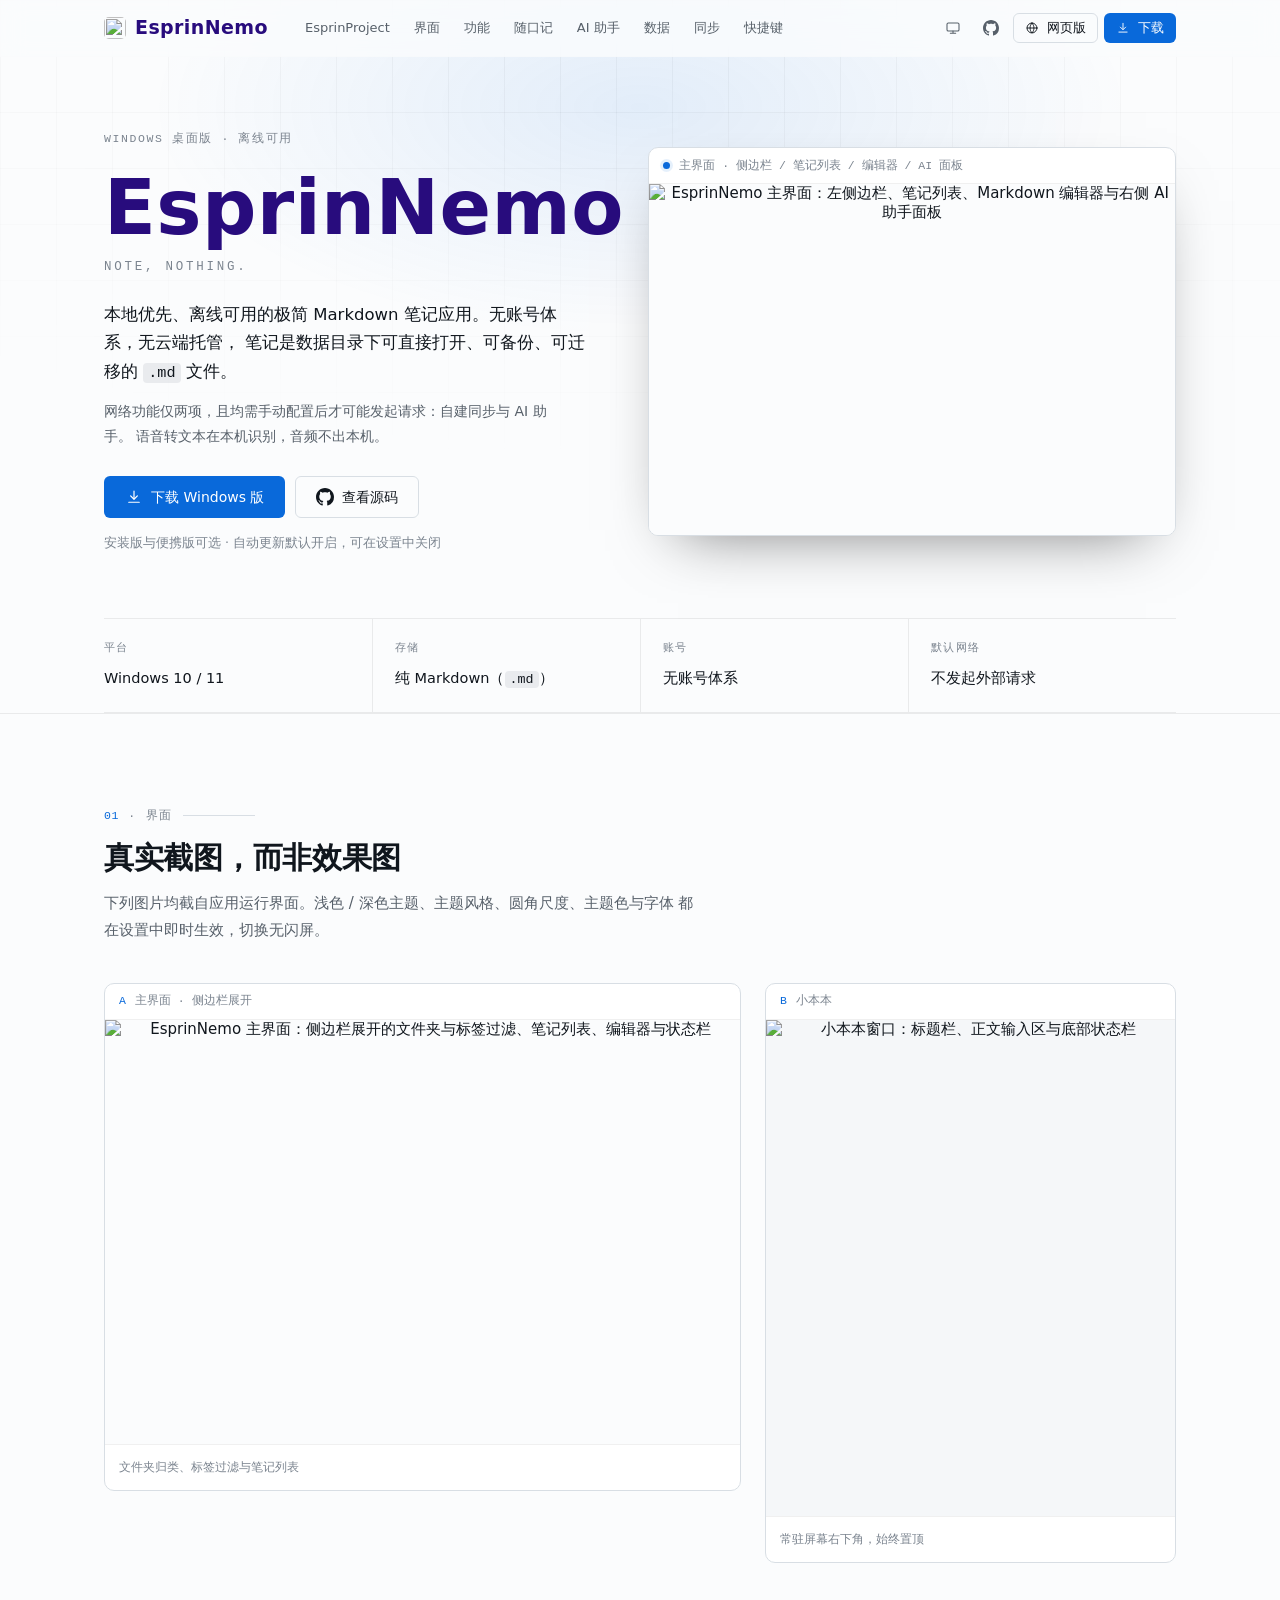
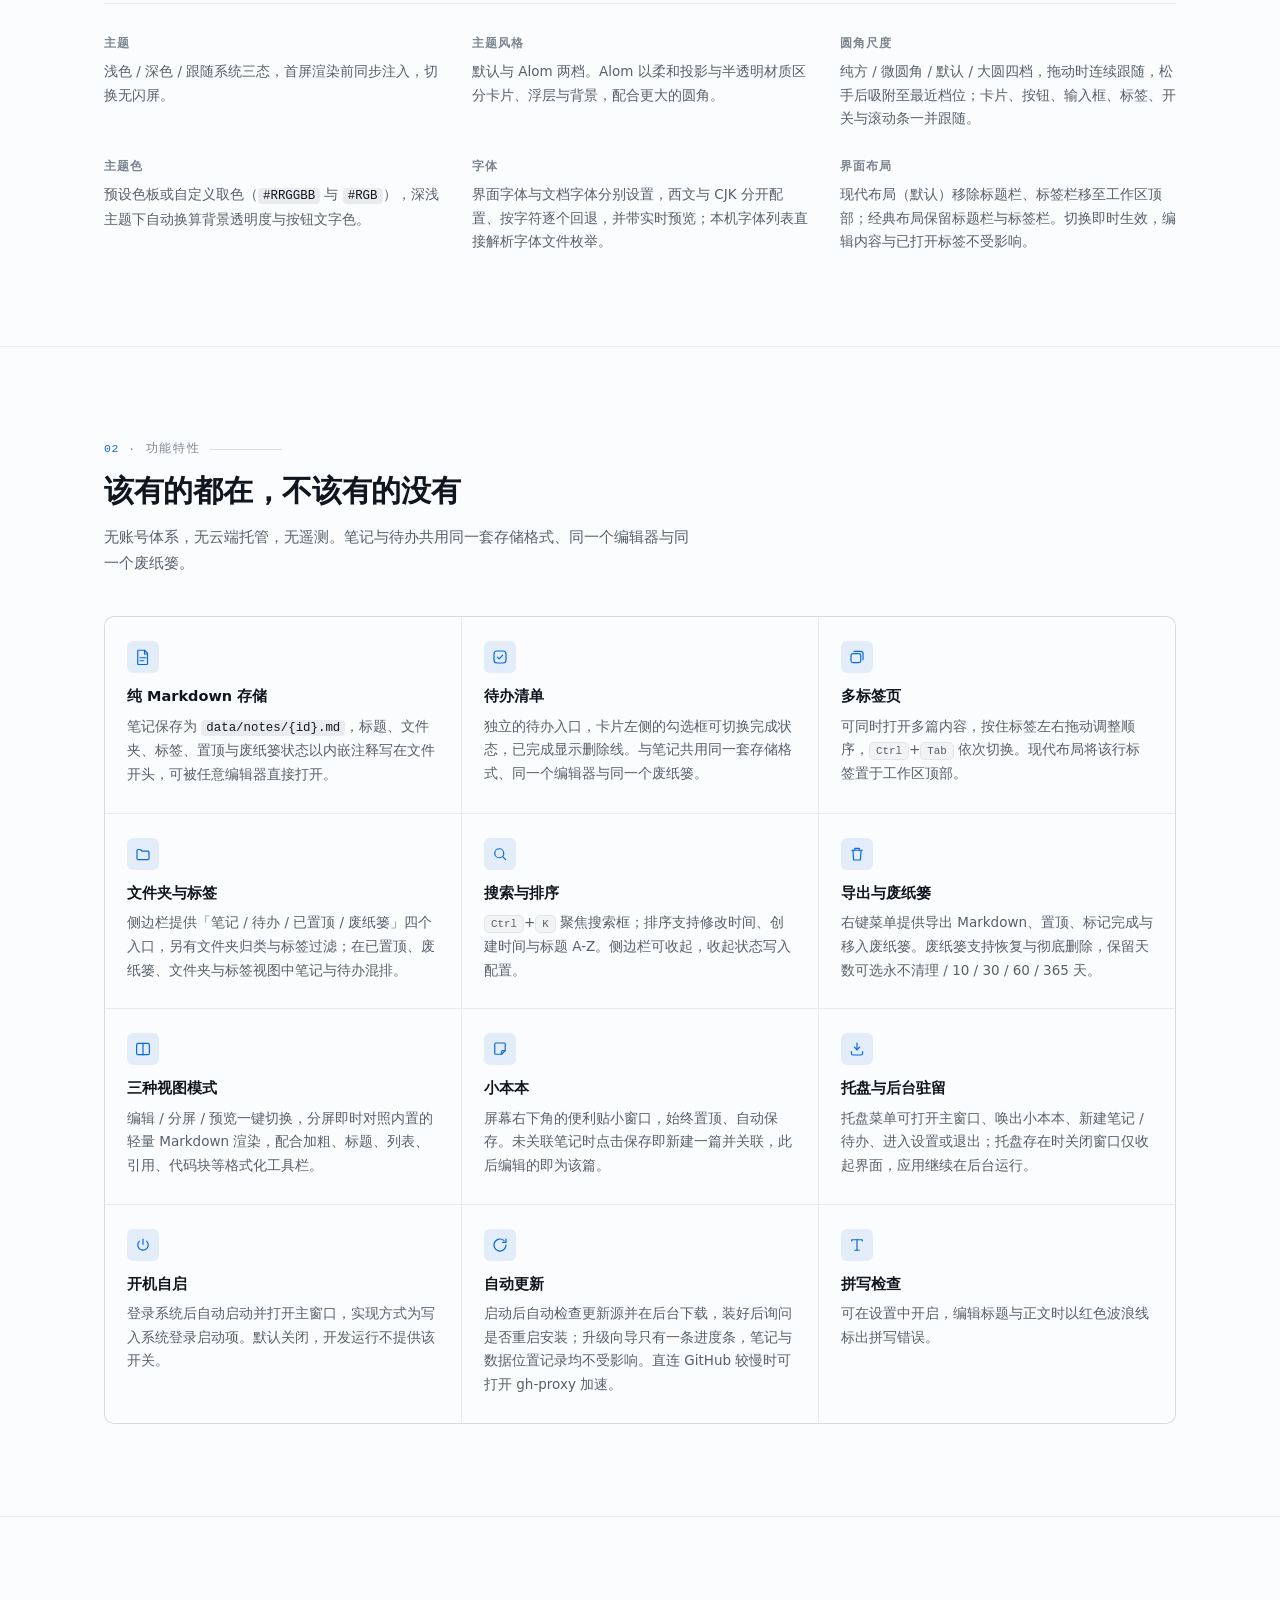
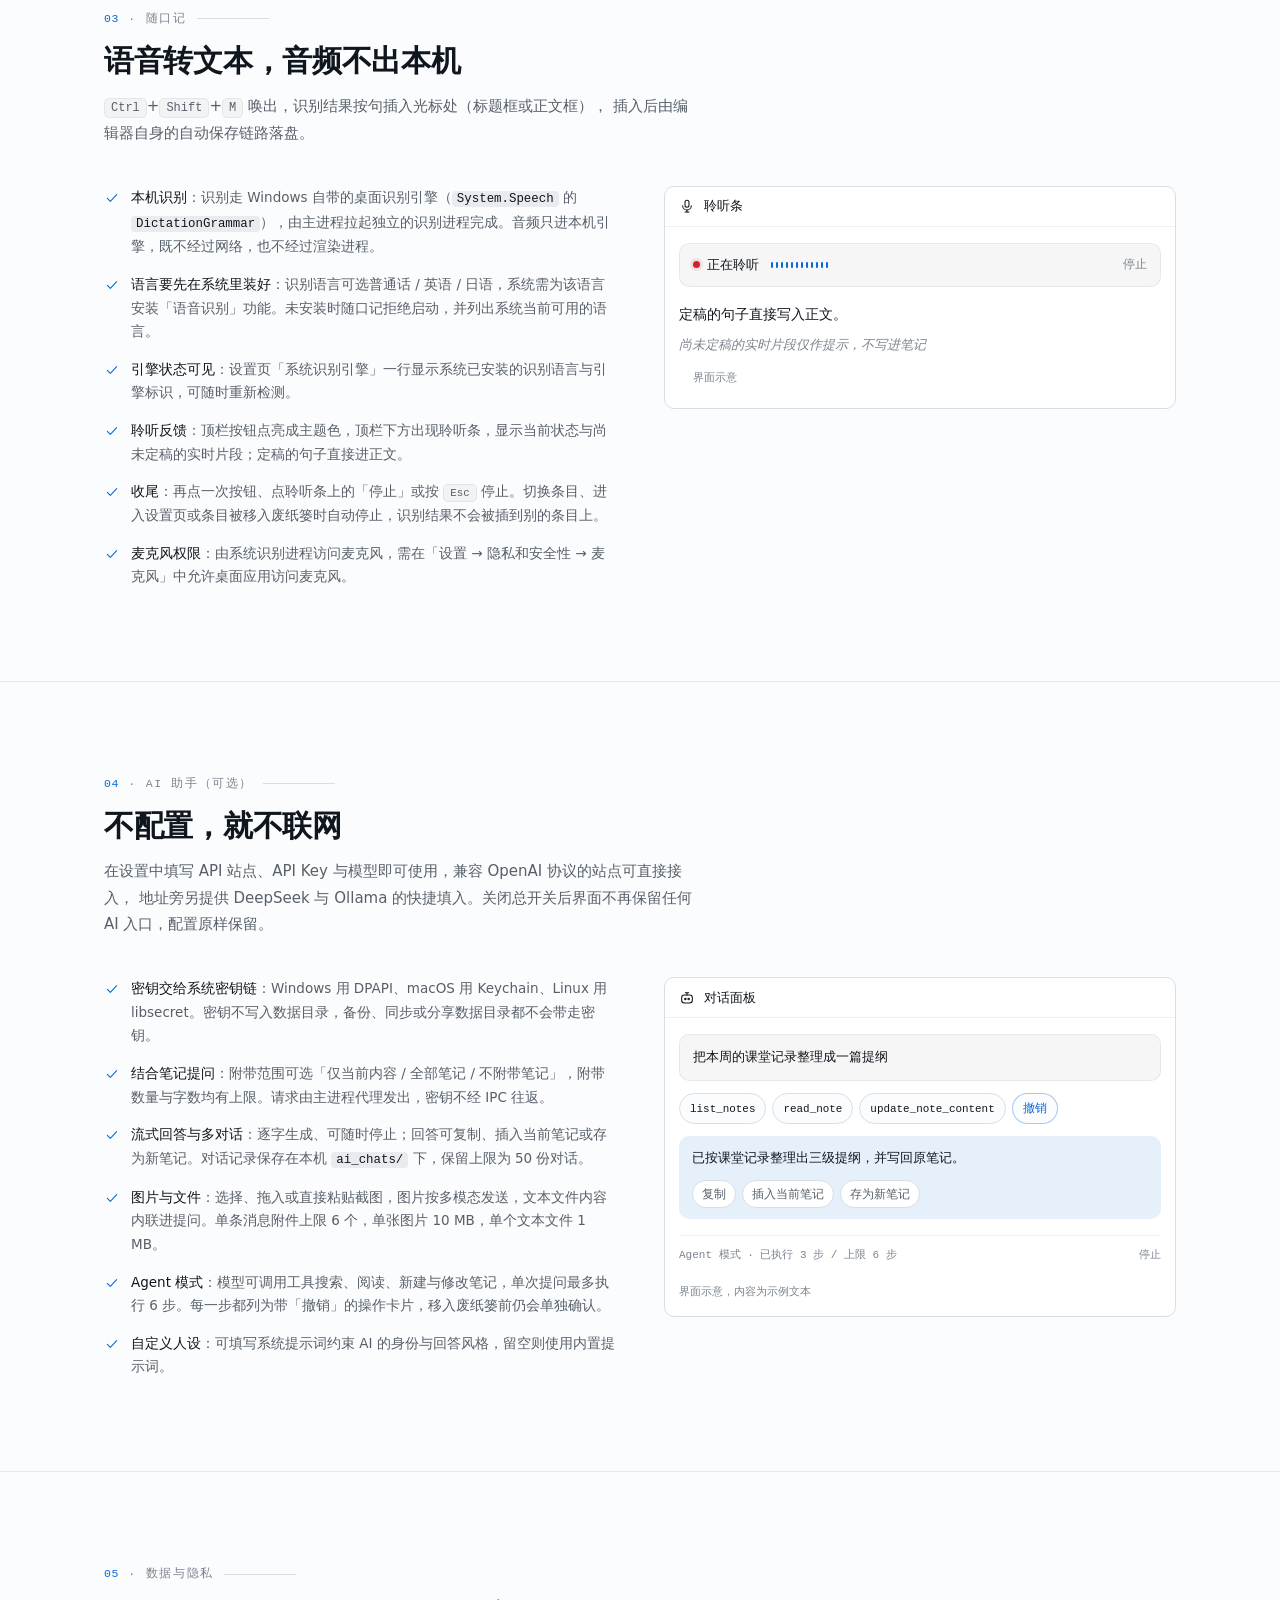
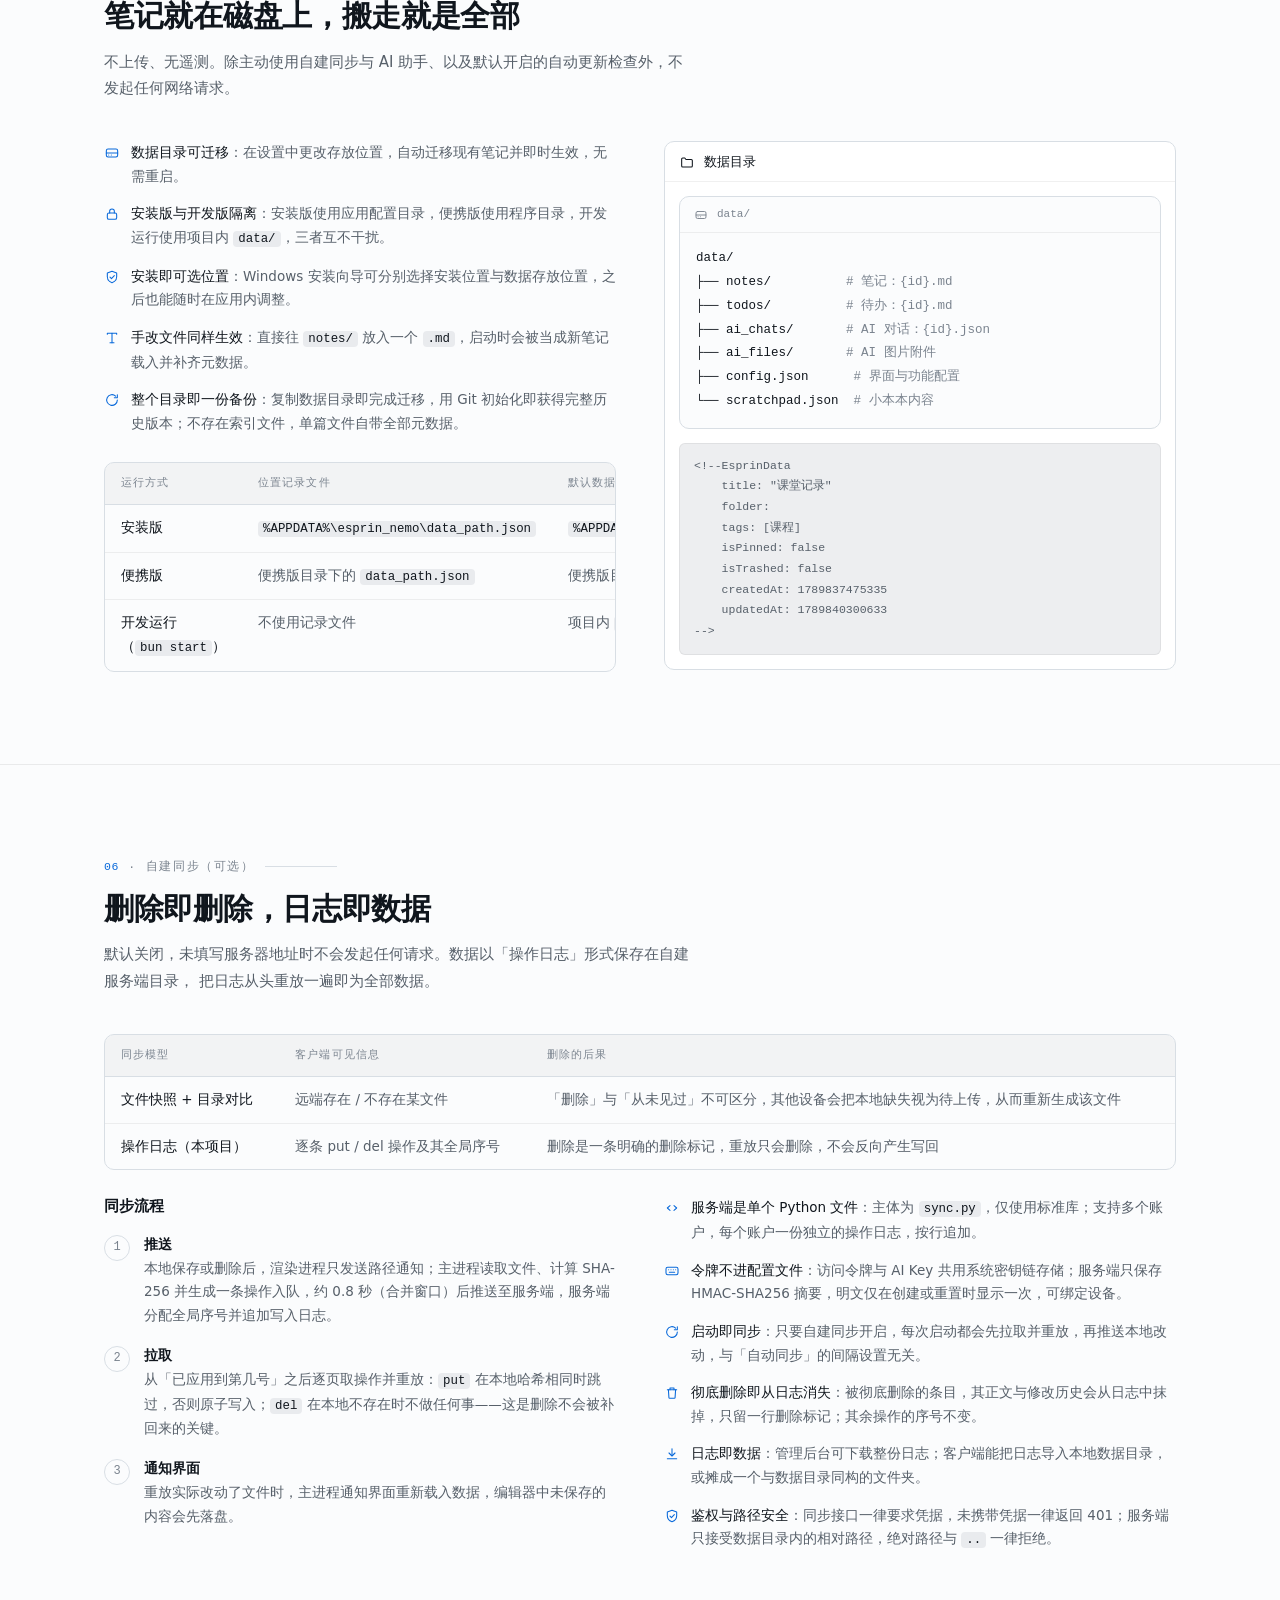
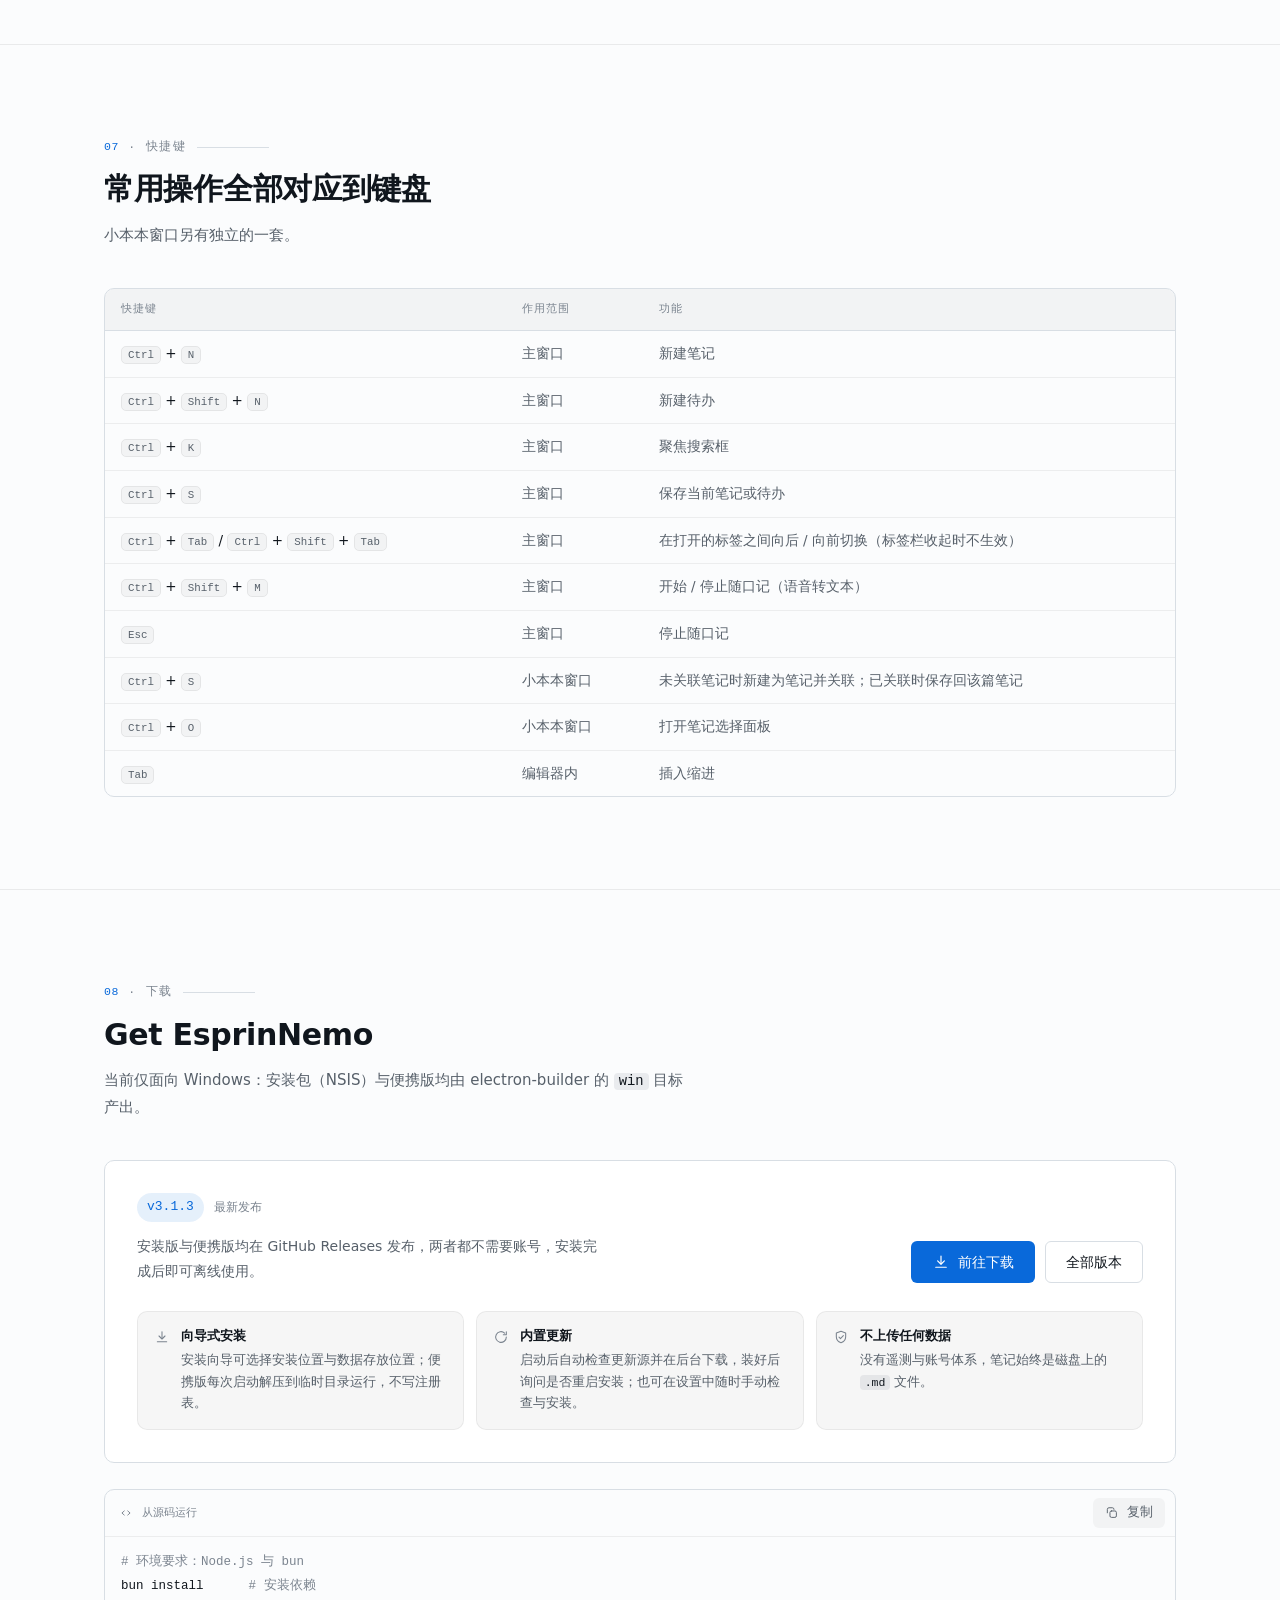
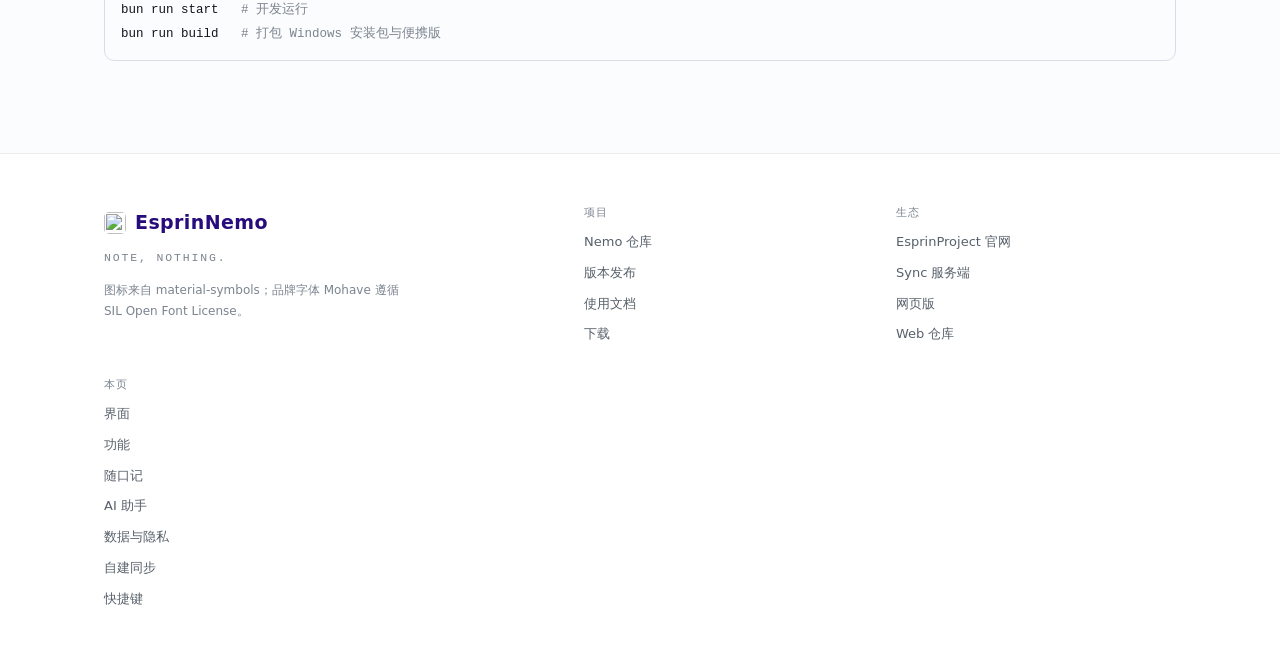
==== commit 33378dbe: "....." ====
--- a/Nemo/index.html
+++ b/Nemo/index.html
@@ -72,6 +72,7 @@
         <symbol id="i-mic" viewBox="0 0 24 24"><rect x="9" y="3.5" width="6" height="10.5" rx="3"/><path d="M5.5 11.5a6.5 6.5 0 0 0 13 0"/><path d="M12 18v3"/><path d="M9 21h6"/></symbol>
         <symbol id="i-power" viewBox="0 0 24 24"><path d="M12 4v7"/><path d="M7.2 6.8a7 7 0 1 0 9.6 0"/></symbol>
         <symbol id="i-up" viewBox="0 0 24 24"><path d="M12 19V5"/><path d="m6.5 10.5 5.5-5.5 5.5 5.5"/></symbol>
+        <symbol id="i-globe" viewBox="0 0 24 24"><circle cx="12" cy="12" r="8.5"/><path d="M3.5 12h17"/><path d="M12 3.5c2.2 2.4 3.3 5.3 3.3 8.5S14.2 18.1 12 20.5c-2.2-2.4-3.3-5.3-3.3-8.5S9.8 5.9 12 3.5Z"/></symbol>
     </svg>
 
     <a class="skip-link" href="#main">跳到主要内容</a>
@@ -85,6 +86,7 @@
             </a>
 
             <nav class="site-nav" id="site-nav" aria-label="站点导航">
+                <a class="nav-link" href="../" title="EsprinProject 官网">EsprinProject</a>
                 <a class="nav-link" href="#interface">界面</a>
                 <a class="nav-link" href="#features">功能</a>
                 <a class="nav-link" href="#voice">随口记</a>
@@ -101,6 +103,10 @@
                 <a class="icon-btn" id="link-github" href="https://github.com/EsprinProject/Nemo" title="GitHub 仓库" aria-label="GitHub 仓库" target="_blank" rel="noopener">
                     <svg class="icon sm fill" aria-hidden="true"><use href="#i-github"/></svg>
                 </a>
+                <a class="btn btn-ghost sm hide-sm header-web" href="https://esprinnemo.pages.dev" title="网页版" aria-label="网页版" target="_blank" rel="noopener">
+                    <svg class="icon xs" aria-hidden="true"><use href="#i-globe"/></svg>
+                    <span>网页版</span>
+                </a>
                 <a class="btn btn-primary sm hide-sm" href="#download">
                     <svg class="icon xs" aria-hidden="true"><use href="#i-download"/></svg>
                     <span>下载</span>
@@ -114,6 +120,7 @@
         <!-- 移动端导航：与顶栏共用同一批锚点 -->
         <div class="mobile-nav" id="mobile-nav" hidden>
             <nav class="container" aria-label="站点导航（移动端）">
+                <a class="nav-link" href="../">EsprinProject</a>
                 <a class="nav-link" href="#interface">01 界面</a>
                 <a class="nav-link" href="#features">02 功能</a>
                 <a class="nav-link" href="#voice">03 随口记</a>
@@ -122,6 +129,7 @@
                 <a class="nav-link" href="#sync">06 自建同步</a>
                 <a class="nav-link" href="#shortcuts">07 快捷键</a>
                 <a class="nav-link" href="#download">08 下载</a>
+                <a class="nav-link" href="https://esprinnemo.pages.dev" target="_blank" rel="noopener">网页版</a>
             </nav>
         </div>
     </header>
@@ -802,7 +810,15 @@
                 <a href="https://github.com/EsprinProject/Nemo" target="_blank" rel="noopener">Nemo 仓库</a>
                 <a href="https://github.com/EsprinProject/Nemo/releases" target="_blank" rel="noopener">版本发布</a>
                 <a href="https://github.com/EsprinProject/Nemo#readme" target="_blank" rel="noopener">使用文档</a>
-                <a href="https://github.com/EsprinProject/Sync" target="_blank" rel="noopener">Sync 服务端</a>
+                <a href="#download">下载</a>
+            </nav>
+
+            <nav class="footer-col" aria-label="生态">
+                <h3>生态</h3>
+                <a href="../">EsprinProject 官网</a>
+                <a href="../Sync/">Sync 服务端</a>
+                <a href="https://esprinnemo.pages.dev" target="_blank" rel="noopener">网页版</a>
+                <a href="https://github.com/EsprinProject/Web" target="_blank" rel="noopener">Web 仓库</a>
             </nav>
 
             <nav class="footer-col" aria-label="本页">
@@ -811,6 +827,8 @@
                 <a href="#features">功能</a>
                 <a href="#voice">随口记</a>
                 <a href="#ai">AI 助手</a>
+                <a href="#privacy">数据与隐私</a>
+                <a href="#sync">自建同步</a>
                 <a href="#shortcuts">快捷键</a>
             </nav>
         </div>
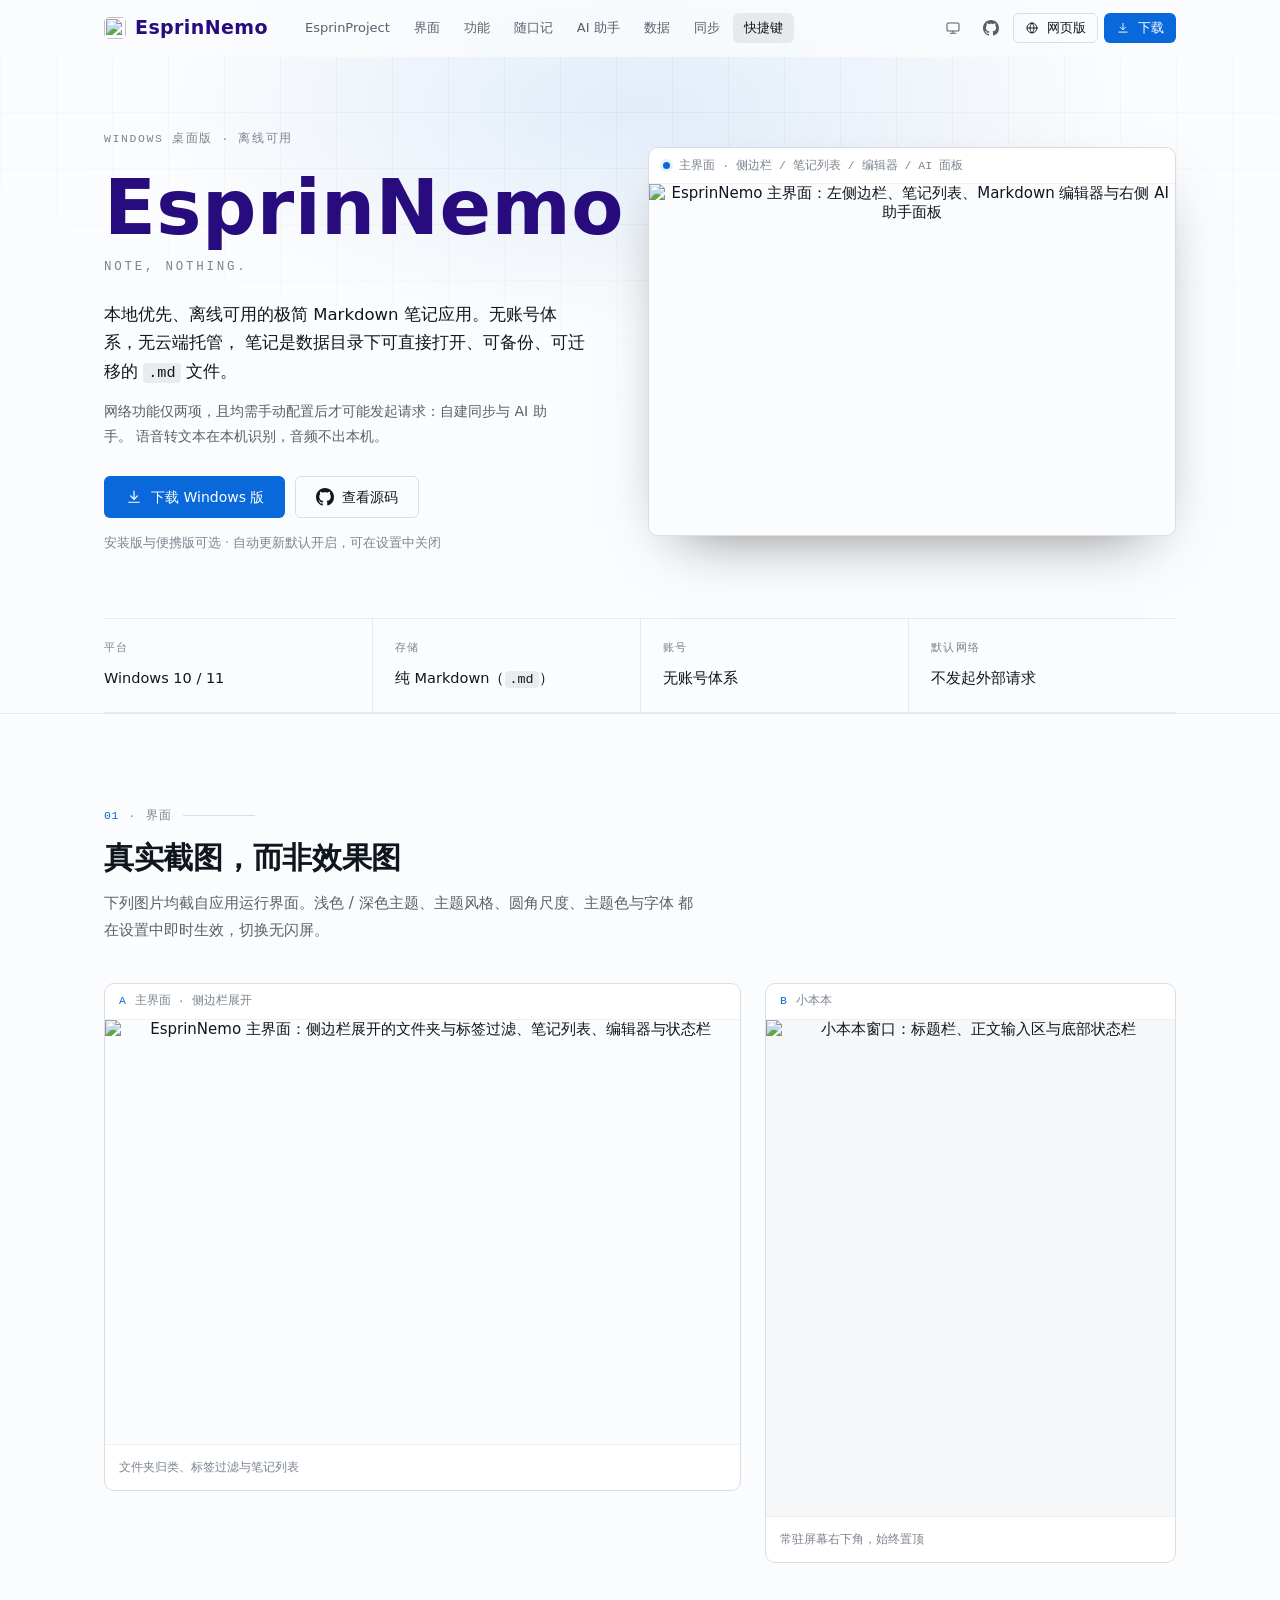
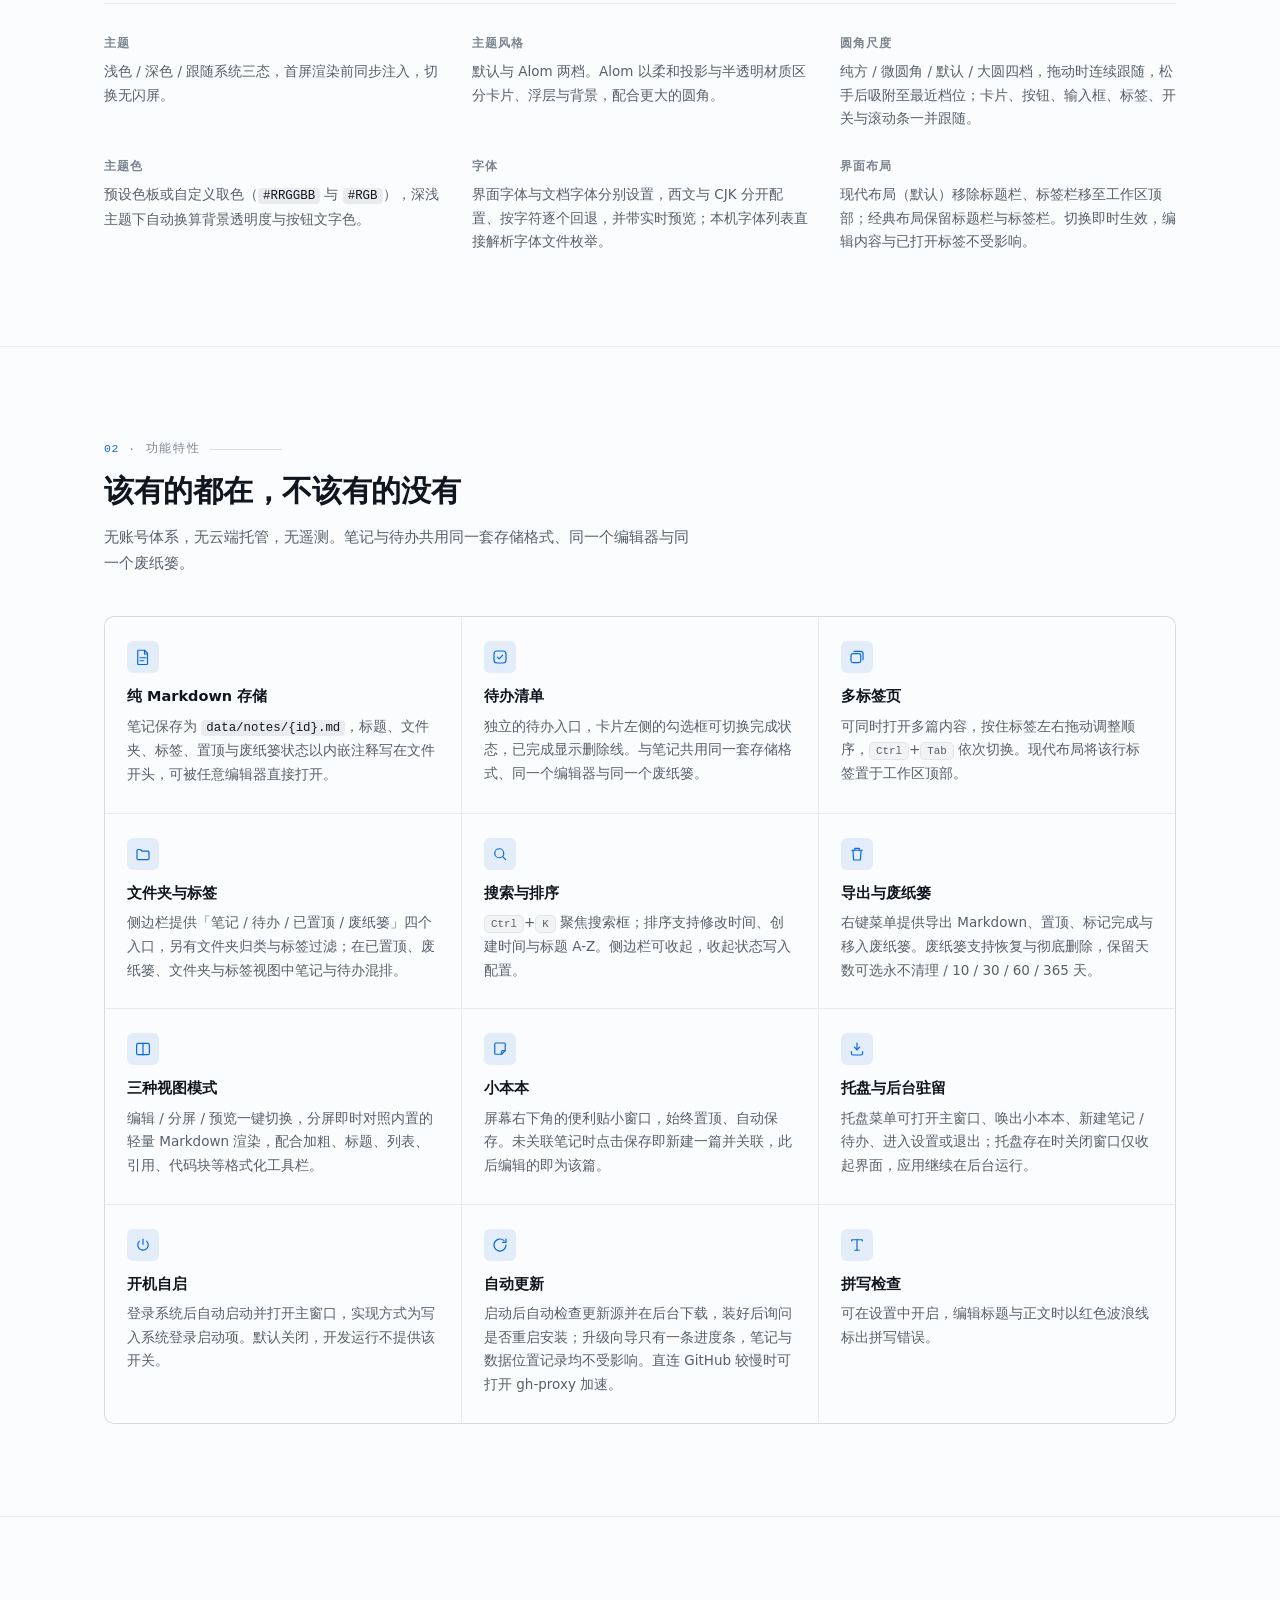
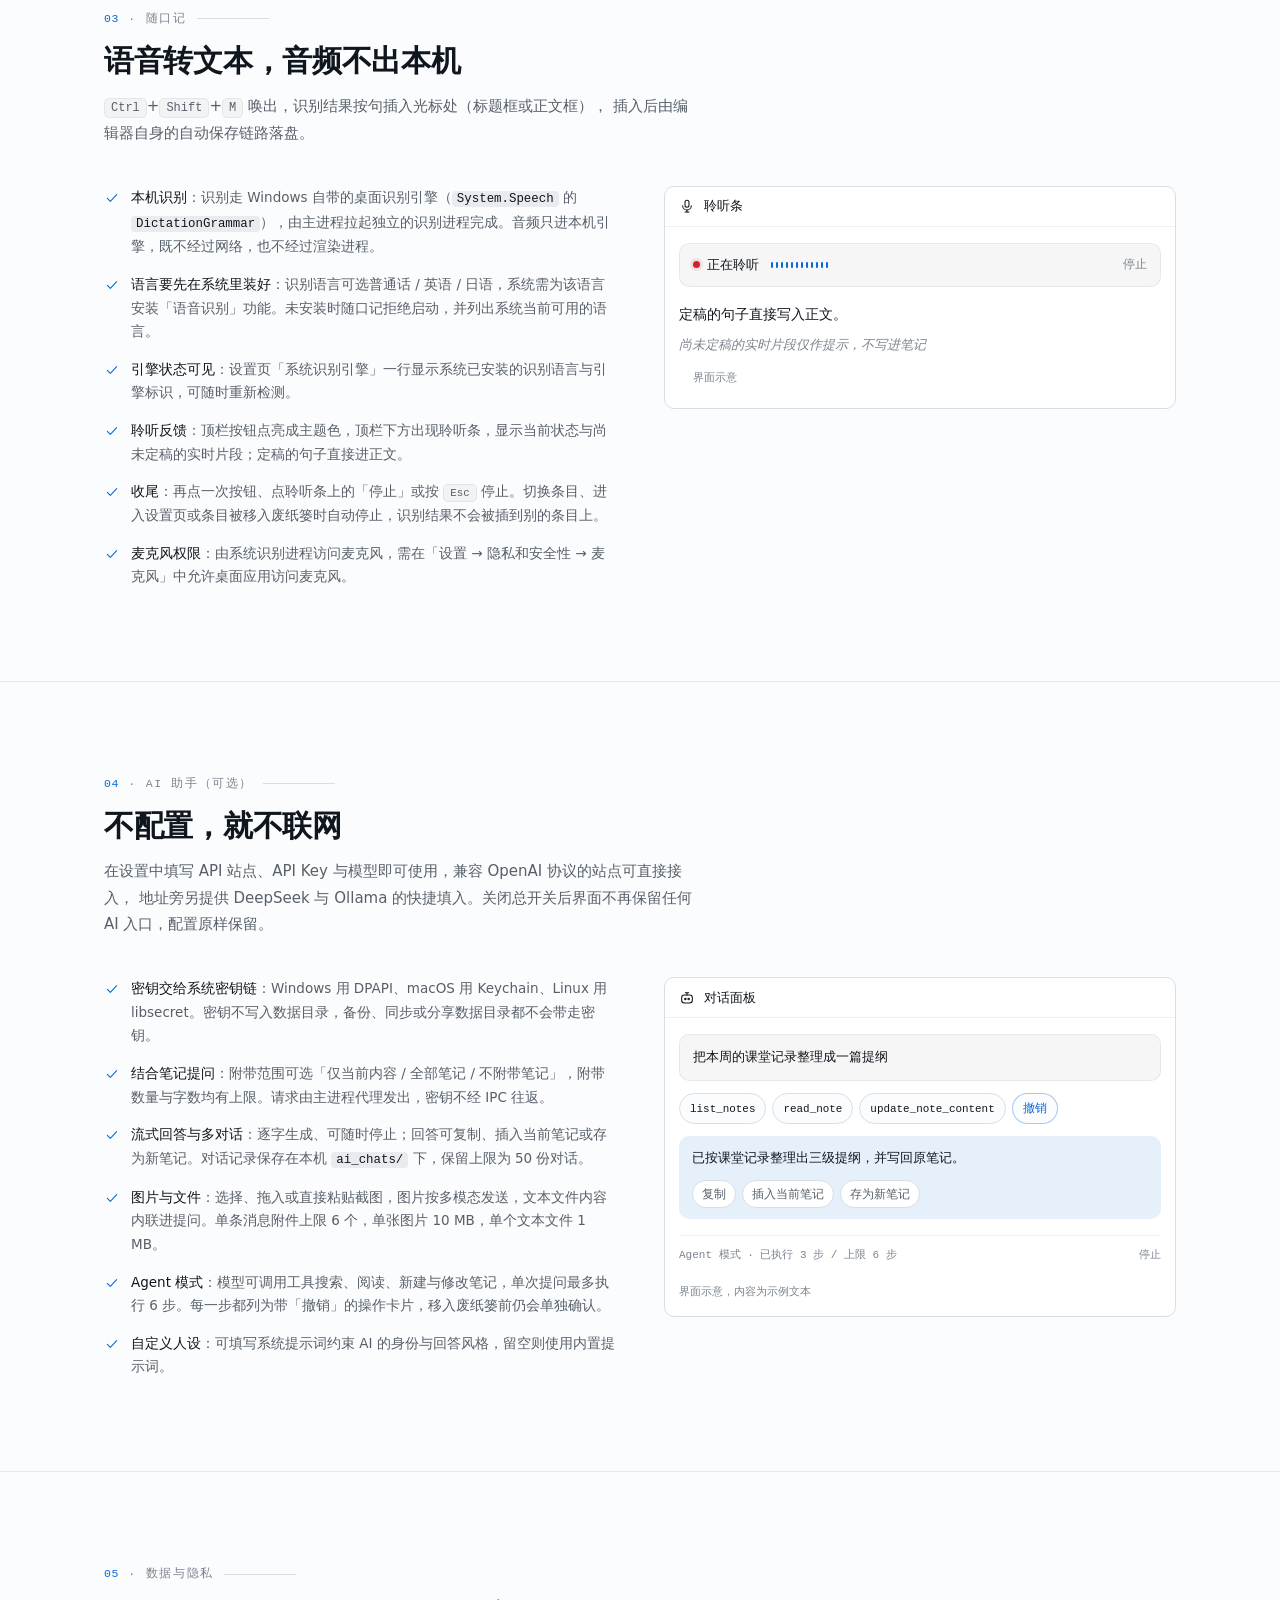
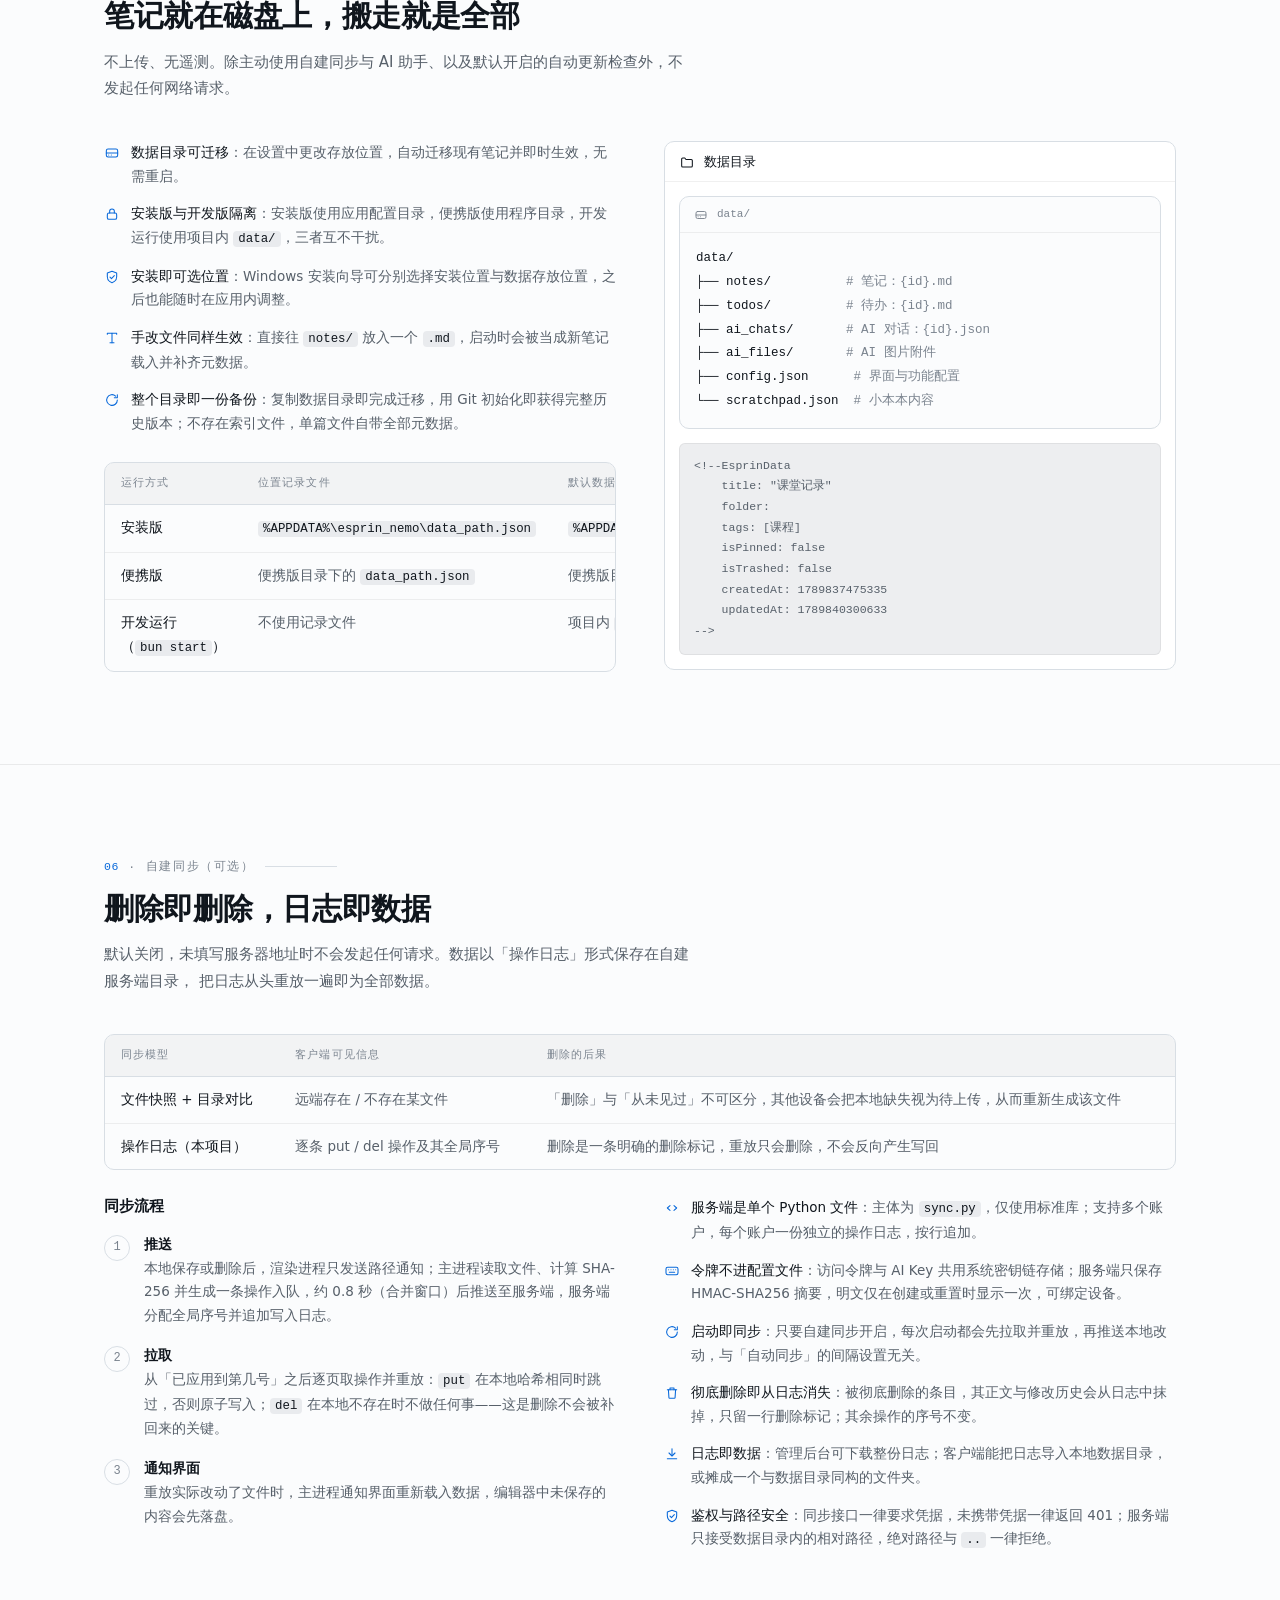
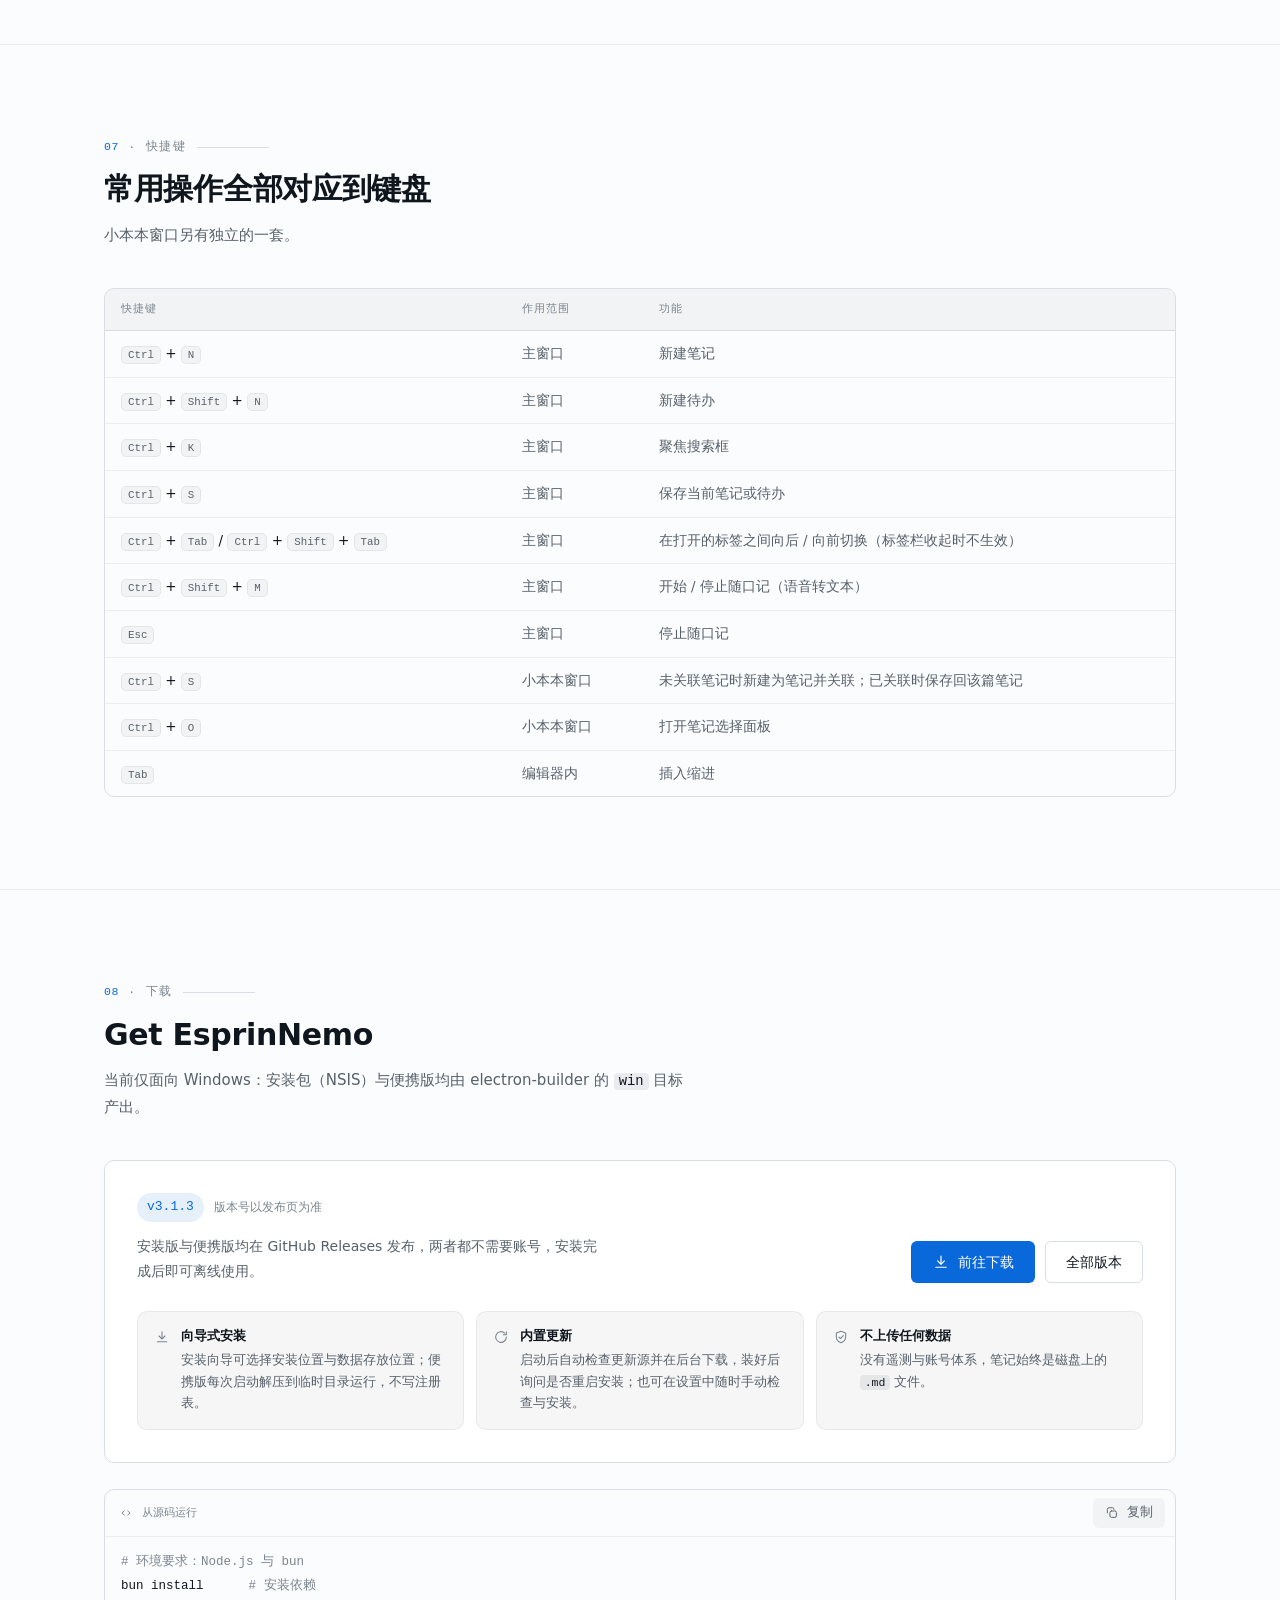
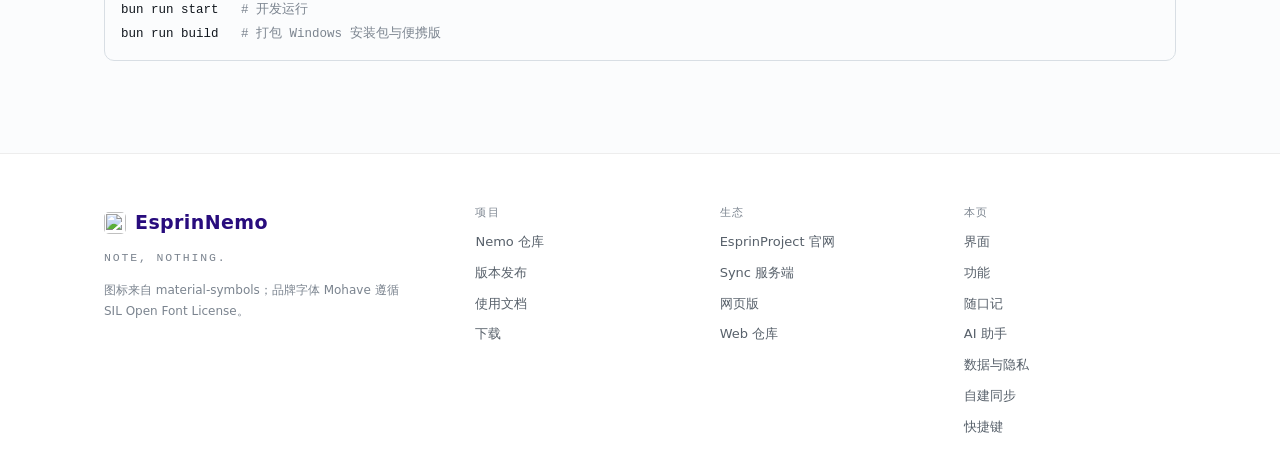
==== commit 99358d4b: "." ====
--- a/Nemo/index.html
+++ b/Nemo/index.html
@@ -9,17 +9,18 @@
     <meta property="og:title" content="Esprin Nemo — Note, Nothing.">
     <meta property="og:description" content="本地优先、离线可用的极简 Markdown 笔记应用。笔记是磁盘上的 .md 文件。">
     <meta property="og:type" content="website">
-    <link rel="icon" href="https://raw.githubusercontent.com/EsprinProject/Logos/main/Nemo.png" type="image/png">
-    <link rel="apple-touch-icon" href="https://raw.githubusercontent.com/EsprinProject/Logos/main/Nemo.png">
+    <link rel="icon" type="image/svg+xml" href="https://raw.githubusercontent.com/EsprinProject/Logos/main/Main.new.svg">
+    <link rel="icon" type="image/png" href="https://raw.githubusercontent.com/EsprinProject/Logos/main/Main.new.png">
+    <link rel="apple-touch-icon" href="https://raw.githubusercontent.com/EsprinProject/Logos/main/Main.new.png">
     <link rel="stylesheet" href="./styles.css">
     <noscript><style>.reveal { opacity: 1; transform: none; } .nav-toggle { display: none; }</style></noscript>
     <script>
-        /* 首屏渲染前同步注入主题，与应用内 boot.js 的做法一致，避免闪屏 */
+
         (function () {
             var root = document.documentElement;
 
             var stored = null;
-            try { stored = localStorage.getItem('en-site-theme'); } catch (e) { /* 隐私模式下忽略 */ }
+            try { stored = localStorage.getItem('en-site-theme'); } catch (e) {  }
             var light = stored === 'light'
                 || ((!stored || stored === 'system') && window.matchMedia('(prefers-color-scheme: light)').matches);
             if (light) root.classList.add('light');
@@ -27,7 +28,7 @@
     </script>
 </head>
 <body>
-    <!-- 图标精灵：线宽与圆角对齐应用内 Material Symbols Rounded 的观感 -->
+
     <svg class="sprite" aria-hidden="true" focusable="false" xmlns="http://www.w3.org/2000/svg">
         <symbol id="i-note" viewBox="0 0 24 24"><path d="M6 3h8l4 4v14a1 1 0 0 1-1 1H6a1 1 0 0 1-1-1V4a1 1 0 0 1 1-1Z"/><path d="M14 3v5h4"/><path d="M8 13h8M8 17h5"/></symbol>
         <symbol id="i-todo" viewBox="0 0 24 24"><rect x="4" y="4" width="16" height="16" rx="4"/><path d="m8.5 12.2 2.4 2.4 4.6-5"/></symbol>
@@ -77,11 +78,10 @@
 
     <a class="skip-link" href="#main">跳到主要内容</a>
 
-    <!-- 顶栏：全站唯一的固定导航 -->
-    <header class="site-header" id="top">
+<header class="site-header" id="top">
         <div class="container header-inner">
             <a class="brand" href="#top">
-                <img src="https://raw.githubusercontent.com/EsprinProject/Logos/main/Nemo.png" width="22" height="22" alt="">
+                <img src="https://raw.githubusercontent.com/EsprinProject/Logos/main/Main.new.svg" width="22" height="22" alt="">
                 <span class="brand-name">EsprinNemo</span>
             </a>
 
@@ -117,8 +117,7 @@
             </div>
         </div>
 
-        <!-- 移动端导航：与顶栏共用同一批锚点 -->
-        <div class="mobile-nav" id="mobile-nav" hidden>
+<div class="mobile-nav" id="mobile-nav" hidden>
             <nav class="container" aria-label="站点导航（移动端）">
                 <a class="nav-link" href="../">EsprinProject</a>
                 <a class="nav-link" href="#interface">01 界面</a>
@@ -135,7 +134,7 @@
     </header>
 
     <main id="main">
-        <!-- 首屏：左文案 / 右真机截图，下方为规格条 -->
+
         <section class="hero">
             <div class="container hero-grid">
                 <div class="hero-copy">
@@ -199,8 +198,7 @@
             </div>
         </section>
 
-        <!-- 01 界面：全部使用应用真实截图 -->
-        <section class="section" id="interface">
+<section class="section" id="interface">
             <div class="container">
                 <header class="section-head reveal">
                     <p class="eyebrow"><span class="eyebrow-index">01</span>界面</p>
@@ -266,8 +264,7 @@
             </div>
         </section>
 
-        <!-- 02 功能特性 -->
-        <section class="section" id="features">
+<section class="section" id="features">
             <div class="container">
                 <header class="section-head reveal">
                     <p class="eyebrow"><span class="eyebrow-index">02</span>功能特性</p>
@@ -353,8 +350,7 @@
             </div>
         </section>
 
-        <!-- 03 随口记：Windows 本机语音识别 -->
-        <section class="section" id="voice">
+<section class="section" id="voice">
             <div class="container">
                 <header class="section-head reveal">
                     <p class="eyebrow"><span class="eyebrow-index">03</span>随口记</p>
@@ -413,8 +409,7 @@
             </div>
         </section>
 
-        <!-- 04 AI 助手：可选，不配置不联网 -->
-        <section class="section" id="ai">
+<section class="section" id="ai">
             <div class="container">
                 <header class="section-head reveal">
                     <p class="eyebrow"><span class="eyebrow-index">04</span>AI 助手（可选）</p>
@@ -487,8 +482,7 @@
             </div>
         </section>
 
-        <!-- 05 数据与隐私 -->
-        <section class="section" id="privacy">
+<section class="section" id="privacy">
             <div class="container">
                 <header class="section-head reveal">
                     <p class="eyebrow"><span class="eyebrow-index">05</span>数据与隐私</p>
@@ -589,8 +583,7 @@
             </div>
         </section>
 
-        <!-- 06 自建同步：可选，默认关闭 -->
-        <section class="section" id="sync">
+<section class="section" id="sync">
             <div class="container">
                 <header class="section-head reveal">
                     <p class="eyebrow"><span class="eyebrow-index">06</span>自建同步（可选）</p>
@@ -683,8 +676,7 @@
             </div>
         </section>
 
-        <!-- 07 快捷键 -->
-        <section class="section" id="shortcuts">
+<section class="section" id="shortcuts">
             <div class="container">
                 <header class="section-head reveal">
                     <p class="eyebrow"><span class="eyebrow-index">07</span>快捷键</p>
@@ -718,8 +710,7 @@
             </div>
         </section>
 
-        <!-- 08 下载 -->
-        <section class="section" id="download">
+<section class="section" id="download">
             <div class="container">
                 <header class="section-head reveal">
                     <p class="eyebrow"><span class="eyebrow-index">08</span>下载</p>
@@ -798,7 +789,7 @@
         <div class="container footer-grid">
             <div class="footer-brand">
                 <div class="brand-row">
-                    <img src="https://raw.githubusercontent.com/EsprinProject/Logos/main/Nemo.png" width="22" height="22" alt="">
+                    <img src="https://raw.githubusercontent.com/EsprinProject/Logos/main/Main.new.svg" width="22" height="22" alt="">
                     <span class="brand-name">EsprinNemo</span>
                 </div>
                 <p class="footer-tagline">Note, Nothing.</p>
@@ -838,8 +829,7 @@
         <svg class="icon sm" aria-hidden="true"><use href="#i-up"/></svg>
     </button>
 
-    <!-- 截图预览：所有 .frame-body 复用同一份遮罩 -->
-    <div class="lightbox" id="lightbox" role="dialog" aria-modal="true" aria-label="截图预览" hidden>
+<div class="lightbox" id="lightbox" role="dialog" aria-modal="true" aria-label="截图预览" hidden>
         <button class="lightbox-close" id="lightbox-close" type="button" aria-label="关闭预览">
             <svg class="icon" aria-hidden="true"><use href="#i-close"/></svg>
         </button>
--- a/Nemo/styles.css
+++ b/Nemo/styles.css
@@ -1,8 +1,3 @@
-/* EsprinNemo 官网样式
-   设计令牌与应用端 src/renderer/styles/tokens.css 一致，控件（按钮、输入框、色板、Toast）
-   也沿用应用内的写法；版式为站点自有，不再复刻应用窗口的标题栏与标签栏。 */
-
-/* 品牌字体：与应用标题栏同款的 Mohave 可变字重字体 */
 @font-face {
     font-family: 'Mohave';
     src: url('https://raw.githubusercontent.com/EsprinProject/Nemo/main/src/renderer/fonts/Mohave/Mohave-VariableFont_wght.ttf') format('truetype-variations'),
@@ -12,9 +7,6 @@
     font-display: swap;
 }
 
-/* ------------------------------------------------------------------
-   设计令牌
-   ------------------------------------------------------------------ */
 :root {
     --bg-body: #0b0f14;
     --bg-titlebar: #111721;
@@ -47,8 +39,7 @@
     --font-sans: var(--font-ui-latin), var(--font-ui-cjk), sans-serif;
     --font-mono: "JetBrains Mono", ui-monospace, "SF Mono", Consolas, "Fira Code", monospace;
 
-    /* 站点专用令牌 */
-    --container: 1120px;
+--container: 1120px;
     --header-h: 56px;
     --line-soft: rgba(255, 255, 255, 0.06);
     --glow: radial-gradient(closest-side, rgba(88, 166, 255, 0.16), transparent);
@@ -85,16 +76,12 @@
     --code-bg: rgba(110, 118, 129, 0.12);
 }
 
-/* ------------------------------------------------------------------
-   基础重置
-   ------------------------------------------------------------------ */
 * {
     box-sizing: border-box;
     margin: 0;
     padding: 0;
 }
 
-/* hidden 属性优先于组件自身的 display，否则 .lightbox 一类作者样式会盖过 UA 规则 */
 [hidden] {
     display: none !important;
 }
@@ -114,7 +101,6 @@
     overflow-x: hidden;
 }
 
-/* 页面底纹：与应用工作区一样的极细网格，向上淡出 */
 body::before {
     content: '';
     position: fixed;
@@ -185,7 +171,6 @@
     background: var(--accent-bg);
 }
 
-/* 图标：内联 SVG 精灵，线宽与圆角对齐 Material Symbols Rounded 的观感 */
 .icon {
     width: 18px;
     height: 18px;
@@ -205,9 +190,6 @@
 .icon.lg { width: 22px; height: 22px; }
 .sprite { display: none; }
 
-/* ------------------------------------------------------------------
-   排版
-   ------------------------------------------------------------------ */
 h1,
 h2,
 h3,
@@ -216,7 +198,6 @@
     line-height: 1.35;
 }
 
-/* 行内代码：与应用文档区一致的浅底等宽样式 */
 code {
     font-family: var(--font-mono);
     font-size: 0.92em;
@@ -255,9 +236,6 @@
     top: 12px;
 }
 
-/* ------------------------------------------------------------------
-   布局
-   ------------------------------------------------------------------ */
 .container {
     width: 100%;
     max-width: var(--container);
@@ -276,7 +254,6 @@
     scroll-margin-top: calc(var(--header-h) + 20px);
 }
 
-/* 区块以细线分隔，形成说明书式的段落节奏 */
 .section {
     padding: 92px 0;
     border-top: 1px solid var(--line-soft);
@@ -329,10 +306,6 @@
     max-width: 62ch;
 }
 
-/* ------------------------------------------------------------------
-   通用控件
-   ------------------------------------------------------------------ */
-/* 按钮类同时用于 <button> 与 <a>，所以布局属性必须写全（不能依赖 button 的重置） */
 .btn {
     display: inline-flex;
     align-items: center;
@@ -404,15 +377,12 @@
     color: var(--text-primary);
 }
 
-/* ------------------------------------------------------------------
-   顶栏
-   ------------------------------------------------------------------ */
 .site-header {
     position: sticky;
     top: 0;
     z-index: 300;
     border-bottom: 1px solid transparent;
-    /* 支持 color-mix 的浏览器上做半透明毛玻璃，不支持时回落到纯色 */
+
     background-color: var(--bg-body);
     background-color: color-mix(in srgb, var(--bg-body) 82%, transparent);
     backdrop-filter: saturate(160%) blur(12px);
@@ -493,7 +463,15 @@
     display: none;
 }
 
-/* 移动端导航：展开时占据顶栏以下整宽 */
+@media (max-width: 1240px) {
+    .header-web {
+        padding: 0 9px;
+    }
+    .header-web span {
+        display: none;
+    }
+}
+
 .mobile-nav {
     border-top: 1px solid var(--border-color);
     background-color: var(--bg-list);
@@ -509,9 +487,6 @@
     font-size: 14px;
 }
 
-/* ------------------------------------------------------------------
-   首屏：左文案 / 右真机截图，下方为规格条
-   ------------------------------------------------------------------ */
 .hero {
     padding: 72px 0 0;
     position: relative;
@@ -584,7 +559,6 @@
     color: var(--text-muted);
 }
 
-/* 规格条：四格并列，单元格之间以细线分隔 */
 .spec-strip {
     margin-top: 64px;
     display: grid;
@@ -613,9 +587,6 @@
     color: var(--text-primary);
 }
 
-/* ------------------------------------------------------------------
-   截图框：全站展示应用截图的统一容器
-   ------------------------------------------------------------------ */
 .frame {
     margin: 0;
     border: 1px solid var(--border-color);
@@ -685,7 +656,6 @@
     background-color: var(--bg-sidebar);
 }
 
-/* 放大预览：遮罩由脚本按 .frame-body 的 data-shot 复用 */
 .lightbox {
     position: fixed;
     inset: 0;
@@ -729,9 +699,6 @@
     color: #ffffff;
 }
 
-/* ------------------------------------------------------------------
-   功能单元：以细线分格的网格
-   ------------------------------------------------------------------ */
 .cell-grid {
     display: grid;
     grid-template-columns: repeat(3, minmax(0, 1fr));
@@ -765,7 +732,6 @@
     color: var(--text-secondary);
 }
 
-/* 说明条目：用于并列陈述若干外观事实 */
 .notes {
     margin-top: 40px;
     padding-top: 32px;
@@ -787,10 +753,6 @@
     color: var(--text-secondary);
 }
 
-
-/* ------------------------------------------------------------------
-   分栏内容（随口记 / AI 助手 / 数据与隐私 / 自建同步）
-   ------------------------------------------------------------------ */
 .split {
     display: grid;
     grid-template-columns: minmax(0, 1fr) minmax(0, 1fr);
@@ -847,7 +809,6 @@
     padding: 0 14px 14px;
 }
 
-/* 同步流程 */
 .steps {
     list-style: none;
     display: flex;
@@ -880,7 +841,6 @@
     color: var(--text-secondary);
 }
 
-/* 对话面板示意 */
 .chat {
     padding: 16px 14px 6px;
     display: flex;
@@ -950,7 +910,6 @@
     color: var(--text-muted);
 }
 
-/* 聆听条示意 */
 .voice-demo {
     padding: 16px 14px 6px;
 }
@@ -1023,9 +982,6 @@
     color: var(--text-muted);
 }
 
-/* ------------------------------------------------------------------
-   命令行代码块与元数据片段
-   ------------------------------------------------------------------ */
 .code-block {
     border: 1px solid var(--border-color);
     border-radius: var(--radius-md);
@@ -1057,7 +1013,6 @@
 .code-block .cmt { color: var(--text-muted); }
 .code-block .cmd { color: var(--text-primary); }
 
-/* 笔记元数据注释片：排版与应用内文档区一致 */
 .code-snippet {
     background-color: var(--code-bg);
     border: 1px solid var(--border-light);
@@ -1071,9 +1026,6 @@
     overflow-x: auto;
 }
 
-/* ------------------------------------------------------------------
-   表格
-   ------------------------------------------------------------------ */
 .table-wrap {
     border: 1px solid var(--border-color);
     border-radius: var(--radius-md);
@@ -1113,9 +1065,6 @@
     background-color: var(--item-hover);
 }
 
-/* ------------------------------------------------------------------
-   下载
-   ------------------------------------------------------------------ */
 .download-card {
     padding: 32px;
     background-color: var(--bg-list);
@@ -1184,9 +1133,6 @@
     color: var(--text-secondary);
 }
 
-/* ------------------------------------------------------------------
-   页脚
-   ------------------------------------------------------------------ */
 .site-footer {
     border-top: 1px solid var(--line-soft);
     background-color: var(--bg-titlebar);
@@ -1196,7 +1142,7 @@
 }
 .footer-grid {
     display: grid;
-    grid-template-columns: minmax(0, 1.6fr) minmax(0, 1fr) minmax(0, 1fr);
+    grid-template-columns: minmax(0, 1.6fr) repeat(3, minmax(0, 1fr));
     gap: 32px;
 }
 .footer-brand .brand-row {
@@ -1252,7 +1198,6 @@
     color: var(--text-primary);
 }
 
-/* 回到顶部 */
 .back-top {
     position: fixed;
     right: 20px;
@@ -1273,9 +1218,6 @@
     border-color: var(--text-muted);
 }
 
-/* ------------------------------------------------------------------
-   Toast：与应用内的提示条同款
-   ------------------------------------------------------------------ */
 .toast-box {
     position: fixed;
     bottom: 20px;
@@ -1303,9 +1245,6 @@
     to { opacity: 1; transform: translateY(0); }
 }
 
-/* ------------------------------------------------------------------
-   入场动画
-   ------------------------------------------------------------------ */
 .reveal {
     opacity: 0;
     transform: translateY(14px);
@@ -1316,9 +1255,6 @@
     transition: opacity 0.45s ease, transform 0.45s cubic-bezier(0.4, 0, 0.2, 1);
 }
 
-/* ------------------------------------------------------------------
-   响应式
-   ------------------------------------------------------------------ */
 @media (max-width: 1060px) {
     .hero-grid { gap: 40px; }
     .nav-link { padding: 0 9px; }
